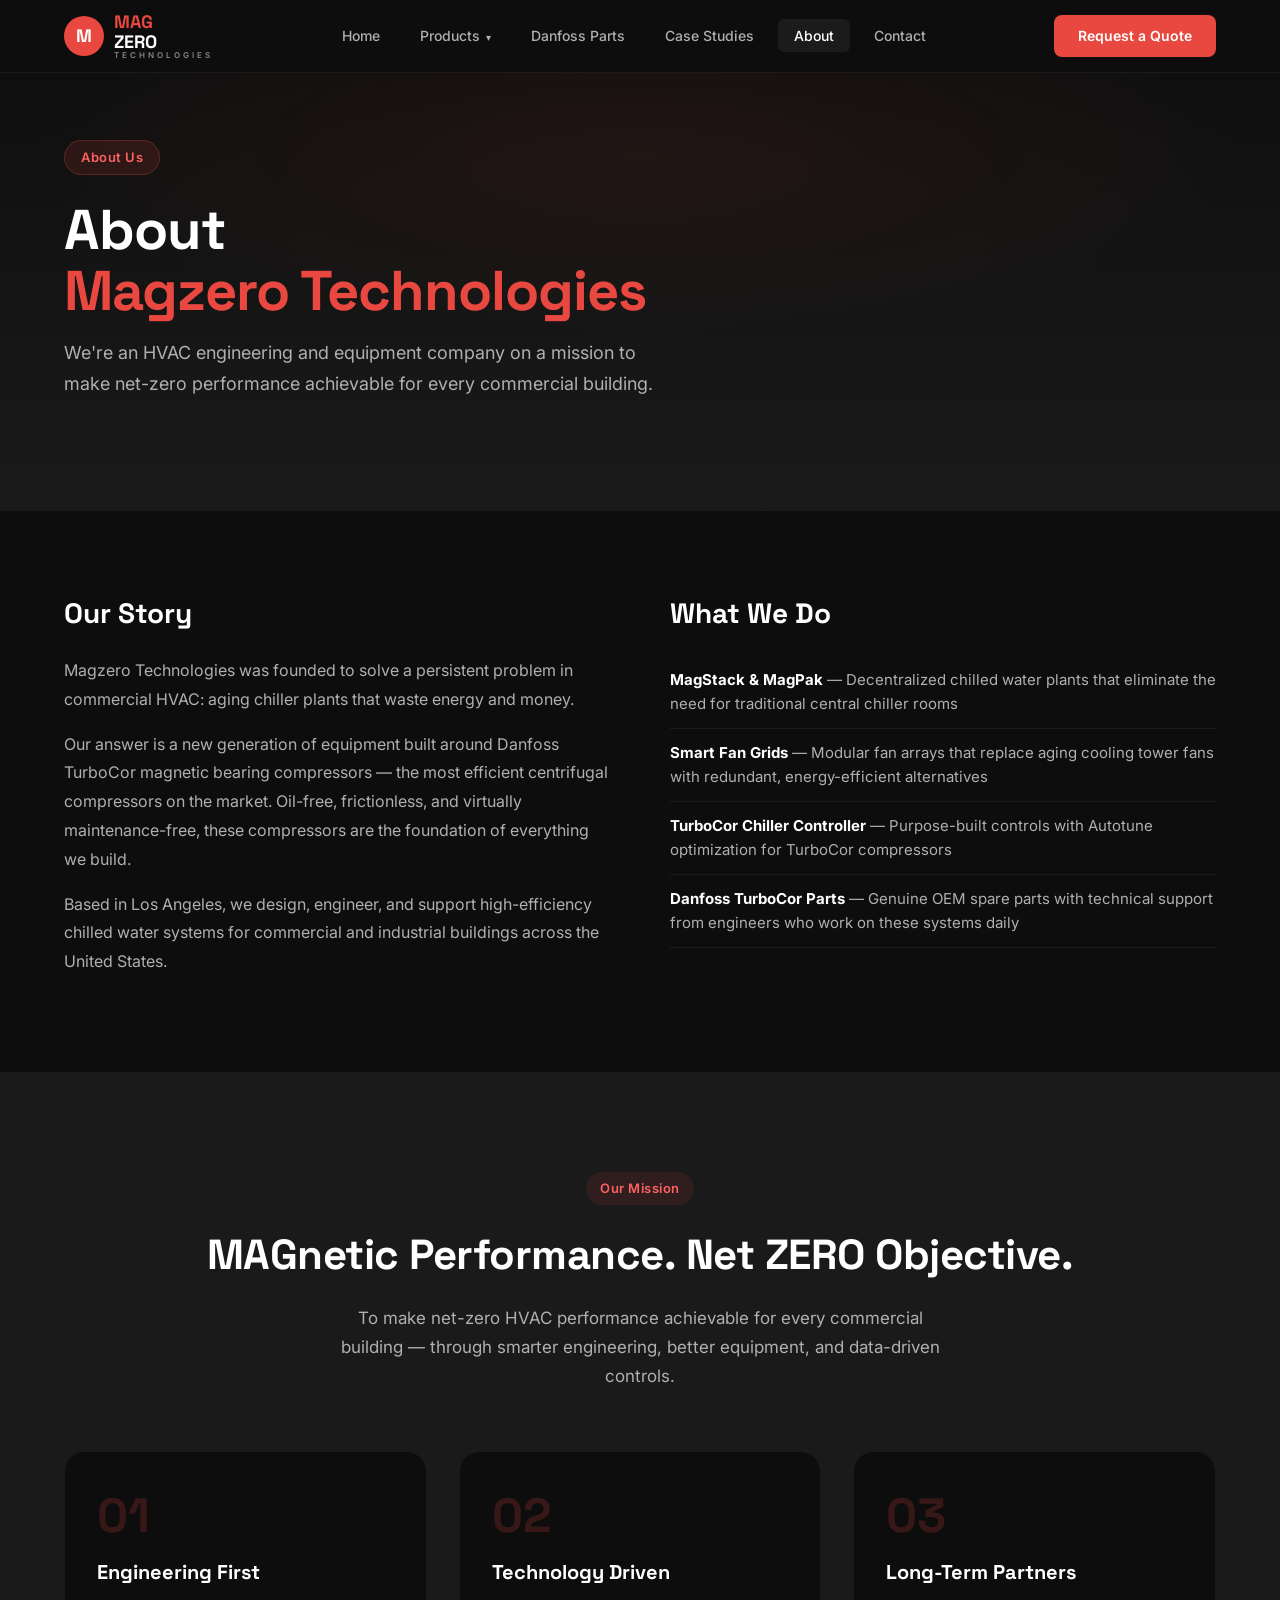
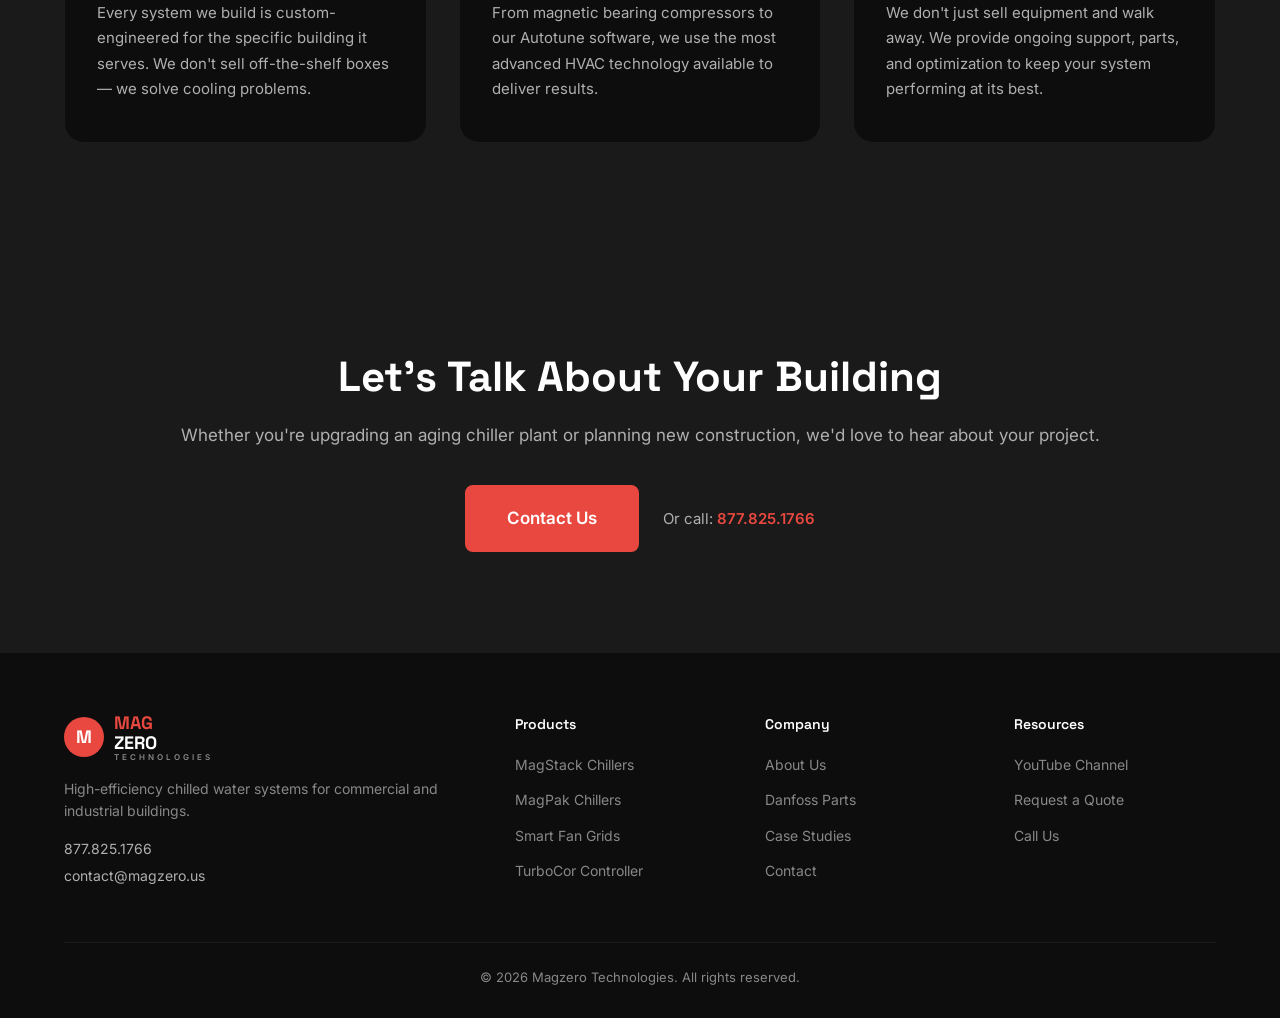
==== about.html @ 97e35406 "Initial commit: Magzero Technologies website Complete 9-page website for Magzero Technologies HVAC e" ====
<!DOCTYPE html>
<html lang="en">
<head>
  <meta charset="UTF-8">
  <meta name="viewport" content="width=device-width, initial-scale=1.0">
  <title>About Magzero Technologies — HVAC Engineering & Equipment</title>
  <meta name="description" content="HVAC engineering company specializing in magnetic bearing chillers, smart fan grids, and TurboCor controls for commercial buildings.">
  <link rel="stylesheet" href="css/style.css">
  <link rel="preconnect" href="https://fonts.googleapis.com">
  <link href="https://fonts.googleapis.com/css2?family=Inter:wght@400;500;600;700;800&family=Space+Grotesk:wght@500;600;700&display=swap" rel="stylesheet">
</head>
<body>
  <nav class="navbar" id="navbar">
    <div class="nav-container">
      <a href="index.html" class="nav-logo"><div class="logo-icon">M</div><div class="logo-text"><span class="logo-mag">MAG</span><span class="logo-zero">ZERO</span><span class="logo-sub">TECHNOLOGIES</span></div></a>
      <ul class="nav-links" id="navLinks">
        <li><a href="index.html">Home</a></li>
        <li class="dropdown"><a href="index.html#products">Products <span class="arrow">&#9662;</span></a><ul class="dropdown-menu"><li><a href="magstack.html">MagStack Chillers</a></li><li><a href="magpak.html">MagPak Chillers</a></li><li><a href="fan-grids.html">Smart Fan Grids</a></li><li><a href="controller.html">TurboCor Controller</a></li></ul></li>
        <li><a href="parts.html">Danfoss Parts</a></li>
        <li><a href="case-studies.html">Case Studies</a></li>
        <li><a href="about.html" class="active">About</a></li>
        <li><a href="contact.html">Contact</a></li>
      </ul>
      <a href="contact.html" class="nav-cta">Request a Quote</a>
      <button class="hamburger" id="hamburger" aria-label="Toggle menu"><span></span><span></span><span></span></button>
    </div>
  </nav>

  <section class="page-hero">
    <div class="container">
      <div class="hero-badge">About Us</div>
      <h1>About<br><span class="highlight">Magzero Technologies</span></h1>
      <p class="hero-sub">We're an HVAC engineering and equipment company on a mission to make net-zero performance achievable for every commercial building.</p>
    </div>
  </section>

  <section class="about-content">
    <div class="container">
      <div class="about-grid">
        <div class="about-text">
          <h2>Our Story</h2>
          <p>Magzero Technologies was founded to solve a persistent problem in commercial HVAC: aging chiller plants that waste energy and money.</p>
          <p>Our answer is a new generation of equipment built around Danfoss TurboCor magnetic bearing compressors — the most efficient centrifugal compressors on the market. Oil-free, frictionless, and virtually maintenance-free, these compressors are the foundation of everything we build.</p>
          <p>Based in Los Angeles, we design, engineer, and support high-efficiency chilled water systems for commercial and industrial buildings across the United States.</p>
        </div>
        <div class="about-text">
          <h2>What We Do</h2>
          <ul class="about-list">
            <li><strong>MagStack &amp; MagPak</strong> — Decentralized chilled water plants that eliminate the need for traditional central chiller rooms</li>
            <li><strong>Smart Fan Grids</strong> — Modular fan arrays that replace aging cooling tower fans with redundant, energy-efficient alternatives</li>
            <li><strong>TurboCor Chiller Controller</strong> — Purpose-built controls with Autotune optimization for TurboCor compressors</li>
            <li><strong>Danfoss TurboCor Parts</strong> — Genuine OEM spare parts with technical support from engineers who work on these systems daily</li>
          </ul>
        </div>
      </div>
    </div>
  </section>

  <section class="why-section">
    <div class="container">
      <div class="section-header">
        <span class="section-tag">Our Mission</span>
        <h2>MAGnetic Performance. Net ZERO Objective.</h2>
        <p>To make net-zero HVAC performance achievable for every commercial building — through smarter engineering, better equipment, and data-driven controls.</p>
      </div>
      <div class="why-grid">
        <div class="why-card">
          <div class="why-number">01</div>
          <h3>Engineering First</h3>
          <p>Every system we build is custom-engineered for the specific building it serves. We don't sell off-the-shelf boxes — we solve cooling problems.</p>
        </div>
        <div class="why-card">
          <div class="why-number">02</div>
          <h3>Technology Driven</h3>
          <p>From magnetic bearing compressors to our Autotune software, we use the most advanced HVAC technology available to deliver results.</p>
        </div>
        <div class="why-card">
          <div class="why-number">03</div>
          <h3>Long-Term Partners</h3>
          <p>We don't just sell equipment and walk away. We provide ongoing support, parts, and optimization to keep your system performing at its best.</p>
        </div>
      </div>
    </div>
  </section>

  <section class="cta-section">
    <div class="container">
      <h2>Let's Talk About Your Building</h2>
      <p>Whether you're upgrading an aging chiller plant or planning new construction, we'd love to hear about your project.</p>
      <div class="cta-actions">
        <a href="contact.html" class="btn btn-primary btn-lg">Contact Us</a>
        <span class="cta-phone">Or call: <a href="tel:8778251766">877.825.1766</a></span>
      </div>
    </div>
  </section>

  <footer class="footer">
    <div class="container">
      <div class="footer-grid">
        <div class="footer-brand"><div class="footer-logo"><div class="logo-icon">M</div><div class="logo-text"><span class="logo-mag">MAG</span><span class="logo-zero">ZERO</span><span class="logo-sub">TECHNOLOGIES</span></div></div><p>High-efficiency chilled water systems for commercial and industrial buildings.</p><div class="footer-contact-info"><a href="tel:8778251766">877.825.1766</a><a href="mailto:contact@magzero.us">contact@magzero.us</a></div></div>
        <div class="footer-links"><h4>Products</h4><ul><li><a href="magstack.html">MagStack Chillers</a></li><li><a href="magpak.html">MagPak Chillers</a></li><li><a href="fan-grids.html">Smart Fan Grids</a></li><li><a href="controller.html">TurboCor Controller</a></li></ul></div>
        <div class="footer-links"><h4>Company</h4><ul><li><a href="about.html">About Us</a></li><li><a href="parts.html">Danfoss Parts</a></li><li><a href="case-studies.html">Case Studies</a></li><li><a href="contact.html">Contact</a></li></ul></div>
        <div class="footer-links"><h4>Resources</h4><ul><li><a href="https://www.youtube.com/@HVACACSLOSANGELES" target="_blank" rel="noopener">YouTube Channel</a></li><li><a href="contact.html">Request a Quote</a></li><li><a href="tel:8778251766">Call Us</a></li></ul></div>
      </div>
      <div class="footer-bottom"><p>&copy; 2026 Magzero Technologies. All rights reserved.</p></div>
    </div>
  </footer>
  <script src="js/main.js"></script>
</body>
</html>
---- css/style.css ----
/* ===== RESET & BASE ===== */
*, *::before, *::after { box-sizing: border-box; margin: 0; padding: 0; }

:root {
  --red: #E8483F;
  --red-dark: #C73A32;
  --red-light: #FD6262;
  --dark: #0D0D0D;
  --dark-2: #1A1A1A;
  --dark-3: #2A2A2A;
  --gray: #888;
  --gray-light: #B0B0B0;
  --white: #FFFFFF;
  --off-white: #F5F5F5;
  --font-body: 'Inter', -apple-system, sans-serif;
  --font-heading: 'Space Grotesk', 'Inter', sans-serif;
  --container: 1200px;
  --radius: 12px;
  --radius-lg: 20px;
  --shadow: 0 4px 24px rgba(0,0,0,0.12);
  --shadow-lg: 0 12px 48px rgba(0,0,0,0.2);
  --transition: 0.25s ease;
}

html { scroll-behavior: smooth; }

body {
  font-family: var(--font-body);
  background: var(--dark);
  color: var(--white);
  line-height: 1.6;
  -webkit-font-smoothing: antialiased;
}

a { text-decoration: none; color: inherit; }
ul { list-style: none; }
img { max-width: 100%; display: block; }

.container {
  max-width: var(--container);
  margin: 0 auto;
  padding: 0 24px;
}

/* ===== BUTTONS ===== */
.btn {
  display: inline-flex;
  align-items: center;
  justify-content: center;
  padding: 14px 32px;
  border-radius: 8px;
  font-family: var(--font-body);
  font-weight: 600;
  font-size: 15px;
  cursor: pointer;
  transition: all var(--transition);
  border: 2px solid transparent;
  white-space: nowrap;
}

.btn-primary {
  background: var(--red);
  color: var(--white);
  border-color: var(--red);
}
.btn-primary:hover {
  background: var(--red-dark);
  border-color: var(--red-dark);
  transform: translateY(-2px);
  box-shadow: 0 8px 24px rgba(232,72,63,0.3);
}

.btn-outline {
  background: transparent;
  color: var(--white);
  border-color: rgba(255,255,255,0.3);
}
.btn-outline:hover {
  border-color: var(--white);
  background: rgba(255,255,255,0.05);
}

.btn-outline-light {
  background: transparent;
  color: var(--white);
  border-color: rgba(255,255,255,0.4);
}
.btn-outline-light:hover {
  background: rgba(255,255,255,0.1);
  border-color: var(--white);
}

.btn-lg { padding: 18px 40px; font-size: 17px; }

/* ===== NAVBAR ===== */
.navbar {
  position: fixed;
  top: 0;
  left: 0;
  right: 0;
  z-index: 1000;
  background: rgba(13,13,13,0.85);
  backdrop-filter: blur(20px);
  -webkit-backdrop-filter: blur(20px);
  border-bottom: 1px solid rgba(255,255,255,0.06);
  transition: background var(--transition);
}

.nav-container {
  max-width: var(--container);
  margin: 0 auto;
  padding: 0 24px;
  display: flex;
  align-items: center;
  justify-content: space-between;
  height: 72px;
}

.nav-logo {
  display: flex;
  align-items: center;
  gap: 10px;
}

.logo-icon {
  width: 40px;
  height: 40px;
  background: var(--red);
  border-radius: 50%;
  display: flex;
  align-items: center;
  justify-content: center;
  font-family: var(--font-heading);
  font-weight: 700;
  font-size: 18px;
  color: var(--white);
}

.logo-text {
  display: flex;
  flex-direction: column;
  line-height: 1.1;
}

.logo-mag {
  font-family: var(--font-heading);
  font-weight: 700;
  font-size: 18px;
  color: var(--red);
}

.logo-zero {
  font-family: var(--font-heading);
  font-weight: 700;
  font-size: 18px;
  color: var(--white);
}

.logo-sub {
  font-size: 8px;
  font-weight: 600;
  letter-spacing: 3px;
  text-transform: uppercase;
  color: var(--gray);
}

.nav-links {
  display: flex;
  align-items: center;
  gap: 8px;
}

.nav-links a {
  padding: 8px 16px;
  font-size: 14px;
  font-weight: 500;
  color: var(--gray-light);
  border-radius: 6px;
  transition: all var(--transition);
}

.nav-links a:hover, .nav-links a.active {
  color: var(--white);
  background: rgba(255,255,255,0.06);
}

.nav-cta {
  padding: 10px 24px;
  background: var(--red);
  color: var(--white) !important;
  border-radius: 8px;
  font-size: 14px;
  font-weight: 600;
  transition: all var(--transition);
}
.nav-cta:hover {
  background: var(--red-dark);
  transform: translateY(-1px);
}

/* Dropdown */
.dropdown { position: relative; }
.dropdown-menu {
  position: absolute;
  top: 100%;
  left: 0;
  background: var(--dark-2);
  border: 1px solid rgba(255,255,255,0.08);
  border-radius: 10px;
  padding: 8px;
  min-width: 220px;
  opacity: 0;
  visibility: hidden;
  transform: translateY(8px);
  transition: all var(--transition);
  box-shadow: var(--shadow-lg);
}
.dropdown:hover .dropdown-menu {
  opacity: 1;
  visibility: visible;
  transform: translateY(0);
}
.dropdown-menu a {
  display: block;
  padding: 10px 14px;
  border-radius: 6px;
  font-size: 14px;
}
.dropdown-menu a:hover {
  background: rgba(255,255,255,0.06);
}

.arrow { font-size: 10px; margin-left: 2px; }

/* Hamburger */
.hamburger {
  display: none;
  flex-direction: column;
  gap: 5px;
  background: none;
  border: none;
  cursor: pointer;
  padding: 8px;
}
.hamburger span {
  width: 24px;
  height: 2px;
  background: var(--white);
  border-radius: 2px;
  transition: all var(--transition);
}

/* ===== HERO ===== */
.hero {
  position: relative;
  min-height: 100vh;
  display: flex;
  align-items: center;
  padding: 120px 24px 80px;
  overflow: hidden;
}

.hero-bg {
  position: absolute;
  inset: 0;
  background:
    radial-gradient(ellipse 80% 60% at 70% 40%, rgba(232,72,63,0.12) 0%, transparent 60%),
    radial-gradient(ellipse 60% 50% at 20% 80%, rgba(232,72,63,0.06) 0%, transparent 50%),
    linear-gradient(180deg, var(--dark) 0%, var(--dark-2) 100%);
}

.hero-content {
  position: relative;
  max-width: var(--container);
  margin: 0 auto;
  width: 100%;
}

.hero-badge {
  display: inline-block;
  padding: 6px 16px;
  background: rgba(232,72,63,0.12);
  border: 1px solid rgba(232,72,63,0.25);
  border-radius: 100px;
  font-size: 13px;
  font-weight: 600;
  color: var(--red-light);
  margin-bottom: 24px;
  letter-spacing: 0.5px;
}

.hero h1 {
  font-family: var(--font-heading);
  font-size: clamp(36px, 5vw, 64px);
  font-weight: 800;
  line-height: 1.1;
  margin-bottom: 20px;
  letter-spacing: -1px;
}

.highlight { color: var(--red); }

.hero-sub {
  font-size: 18px;
  color: var(--gray-light);
  max-width: 600px;
  margin-bottom: 36px;
  line-height: 1.7;
}

.hero-actions {
  display: flex;
  gap: 16px;
  margin-bottom: 60px;
  flex-wrap: wrap;
}

.hero-stats {
  display: flex;
  align-items: center;
  gap: 40px;
  padding-top: 40px;
  border-top: 1px solid rgba(255,255,255,0.08);
}

.stat { display: flex; flex-direction: column; }
.stat-number {
  font-family: var(--font-heading);
  font-size: 32px;
  font-weight: 700;
  color: var(--red);
}
.stat-label {
  font-size: 13px;
  color: var(--gray);
  font-weight: 500;
}
.stat-divider {
  width: 1px;
  height: 40px;
  background: rgba(255,255,255,0.1);
}

/* ===== SECTION COMMON ===== */
section { padding: 100px 0; }

.section-header {
  text-align: center;
  margin-bottom: 60px;
}

.section-tag {
  display: inline-block;
  padding: 6px 14px;
  background: rgba(232,72,63,0.1);
  border-radius: 100px;
  font-size: 13px;
  font-weight: 600;
  color: var(--red-light);
  margin-bottom: 16px;
  letter-spacing: 0.5px;
}

.section-header h2 {
  font-family: var(--font-heading);
  font-size: clamp(28px, 3.5vw, 42px);
  font-weight: 700;
  margin-bottom: 16px;
  letter-spacing: -0.5px;
}

.section-header p {
  color: var(--gray-light);
  font-size: 17px;
  max-width: 600px;
  margin: 0 auto;
  line-height: 1.7;
}

/* ===== PRODUCTS ===== */
.products { background: var(--dark); }

.product-grid {
  display: grid;
  grid-template-columns: repeat(4, 1fr);
  gap: 24px;
}

.product-card {
  background: var(--dark-2);
  border: 1px solid rgba(255,255,255,0.06);
  border-radius: var(--radius-lg);
  padding: 36px 28px;
  transition: all var(--transition);
  display: flex;
  flex-direction: column;
}
.product-card:hover {
  border-color: rgba(232,72,63,0.3);
  transform: translateY(-4px);
  box-shadow: 0 12px 40px rgba(232,72,63,0.1);
}

.product-icon {
  width: 56px;
  height: 56px;
  background: rgba(232,72,63,0.1);
  border-radius: 14px;
  display: flex;
  align-items: center;
  justify-content: center;
  margin-bottom: 20px;
  color: var(--red);
}
.product-icon svg { width: 28px; height: 28px; }

.product-card h3 {
  font-family: var(--font-heading);
  font-size: 20px;
  font-weight: 700;
  margin-bottom: 10px;
}

.product-card p {
  color: var(--gray-light);
  font-size: 14px;
  line-height: 1.6;
  flex: 1;
}

.card-link {
  display: inline-block;
  margin-top: 16px;
  font-size: 14px;
  font-weight: 600;
  color: var(--red);
  transition: color var(--transition);
}
.product-card:hover .card-link { color: var(--red-light); }

/* ===== WHY SECTION ===== */
.why-section {
  background: var(--dark-2);
}

.why-grid {
  display: grid;
  grid-template-columns: repeat(3, 1fr);
  gap: 32px;
}

.why-card {
  padding: 40px 32px;
  background: var(--dark);
  border: 1px solid rgba(255,255,255,0.06);
  border-radius: var(--radius-lg);
  transition: all var(--transition);
}
.why-card:hover {
  border-color: rgba(232,72,63,0.2);
}

.why-number {
  font-family: var(--font-heading);
  font-size: 48px;
  font-weight: 700;
  color: rgba(232,72,63,0.2);
  margin-bottom: 16px;
  line-height: 1;
}

.why-card h3 {
  font-family: var(--font-heading);
  font-size: 20px;
  font-weight: 700;
  margin-bottom: 12px;
}

.why-card p {
  color: var(--gray-light);
  font-size: 15px;
  line-height: 1.7;
}

/* ===== PARTS BANNER ===== */
.parts-banner {
  background: var(--red);
  padding: 60px 0;
}

.banner-content {
  display: flex;
  align-items: center;
  justify-content: space-between;
  gap: 40px;
  flex-wrap: wrap;
}

.banner-text h2 {
  font-family: var(--font-heading);
  font-size: 32px;
  font-weight: 700;
  margin-bottom: 8px;
}

.banner-text p {
  font-size: 16px;
  opacity: 0.9;
}

.banner-actions {
  display: flex;
  gap: 12px;
  flex-wrap: wrap;
}

.parts-banner .btn-primary {
  background: var(--white);
  color: var(--red);
  border-color: var(--white);
}
.parts-banner .btn-primary:hover {
  background: var(--off-white);
  box-shadow: 0 8px 24px rgba(0,0,0,0.2);
}

/* ===== TESTIMONIALS ===== */
.testimonials { background: var(--dark); }

.testimonial-grid {
  display: grid;
  grid-template-columns: repeat(3, 1fr);
  gap: 24px;
}

.testimonial-card {
  background: var(--dark-2);
  border: 1px solid rgba(255,255,255,0.06);
  border-radius: var(--radius-lg);
  padding: 32px;
}

.stars {
  color: #F5A623;
  font-size: 18px;
  margin-bottom: 16px;
  letter-spacing: 2px;
}

.testimonial-card > p {
  color: var(--gray-light);
  font-size: 15px;
  line-height: 1.7;
  margin-bottom: 24px;
  font-style: italic;
}

.testimonial-author {
  display: flex;
  align-items: center;
  gap: 12px;
}

.author-avatar {
  width: 44px;
  height: 44px;
  background: rgba(232,72,63,0.15);
  color: var(--red);
  border-radius: 50%;
  display: flex;
  align-items: center;
  justify-content: center;
  font-weight: 700;
  font-size: 14px;
}

.testimonial-author strong {
  display: block;
  font-size: 14px;
}

.testimonial-author span {
  font-size: 12px;
  color: var(--gray);
}

/* ===== CTA SECTION ===== */
.cta-section {
  background: var(--dark-2);
  text-align: center;
  padding: 100px 24px;
}

.cta-section h2 {
  font-family: var(--font-heading);
  font-size: clamp(28px, 3.5vw, 42px);
  font-weight: 700;
  margin-bottom: 12px;
}

.cta-section p {
  color: var(--gray-light);
  font-size: 17px;
  margin-bottom: 36px;
}

.cta-actions {
  display: flex;
  align-items: center;
  justify-content: center;
  gap: 24px;
  flex-wrap: wrap;
}

.cta-phone {
  font-size: 15px;
  color: var(--gray-light);
}
.cta-phone a {
  color: var(--red);
  font-weight: 600;
}

/* ===== FOOTER ===== */
.footer {
  background: var(--dark);
  border-top: 1px solid rgba(255,255,255,0.06);
  padding: 60px 0 30px;
}

.footer-grid {
  display: grid;
  grid-template-columns: 2fr 1fr 1fr 1fr;
  gap: 48px;
  margin-bottom: 48px;
}

.footer-logo {
  display: flex;
  align-items: center;
  gap: 10px;
  margin-bottom: 16px;
}

.footer-brand > p {
  color: var(--gray);
  font-size: 14px;
  line-height: 1.6;
  margin-bottom: 16px;
}

.footer-contact-info {
  display: flex;
  flex-direction: column;
  gap: 4px;
}
.footer-contact-info a {
  color: var(--gray-light);
  font-size: 14px;
  transition: color var(--transition);
}
.footer-contact-info a:hover { color: var(--red); }

.footer-links h4 {
  font-family: var(--font-heading);
  font-size: 14px;
  font-weight: 600;
  margin-bottom: 16px;
  color: var(--white);
}

.footer-links li { margin-bottom: 10px; }
.footer-links a {
  font-size: 14px;
  color: var(--gray);
  transition: color var(--transition);
}
.footer-links a:hover { color: var(--white); }

.footer-bottom {
  padding-top: 24px;
  border-top: 1px solid rgba(255,255,255,0.06);
  text-align: center;
}
.footer-bottom p {
  font-size: 13px;
  color: var(--gray);
}

/* ===== RESPONSIVE ===== */
@media (max-width: 1024px) {
  .product-grid { grid-template-columns: repeat(2, 1fr); }
  .why-grid { grid-template-columns: repeat(2, 1fr); }
  .testimonial-grid { grid-template-columns: repeat(2, 1fr); }
  .footer-grid { grid-template-columns: repeat(2, 1fr); gap: 32px; }
}

/* ===== PAGE HERO (Inner Pages) ===== */
.page-hero {
  padding: 140px 0 80px;
  background:
    radial-gradient(ellipse 80% 60% at 50% 30%, rgba(232,72,63,0.08) 0%, transparent 60%),
    linear-gradient(180deg, var(--dark) 0%, var(--dark-2) 100%);
}
.page-hero.compact { padding: 140px 0 60px; }
.page-hero h1 {
  font-family: var(--font-heading);
  font-size: clamp(36px, 5vw, 56px);
  font-weight: 800;
  line-height: 1.1;
  margin-bottom: 16px;
  letter-spacing: -1px;
}
.page-hero .hero-sub {
  font-size: 18px;
  color: var(--gray-light);
  max-width: 600px;
  line-height: 1.7;
  margin-bottom: 32px;
}
.page-hero .hero-actions { margin-bottom: 0; }

/* ===== SPECS TABLE ===== */
.specs-table-wrap { max-width: 800px; margin: 0 auto; }
.specs-table {
  width: 100%;
  border-collapse: collapse;
  font-size: 15px;
}
.specs-table th,
.specs-table td {
  padding: 16px 20px;
  text-align: left;
  border-bottom: 1px solid rgba(255,255,255,0.08);
}
.specs-table th {
  font-weight: 600;
  color: var(--red);
  font-size: 13px;
  text-transform: uppercase;
  letter-spacing: 1px;
}
.specs-table td:first-child {
  font-weight: 600;
  color: var(--white);
  width: 40%;
}
.specs-table td:not(:first-child) {
  color: var(--gray-light);
}
.specs-table.comparison th { background: var(--dark-3); }
.specs-note {
  text-align: center;
  color: var(--gray);
  font-size: 14px;
  margin-top: 24px;
  font-style: italic;
}

/* ===== PARTS LIST ===== */
.parts-list {
  margin: 16px 0;
  padding-left: 0;
}
.parts-list li {
  padding: 6px 0;
  color: var(--gray-light);
  font-size: 14px;
  border-bottom: 1px solid rgba(255,255,255,0.04);
  position: relative;
  padding-left: 16px;
}
.parts-list li::before {
  content: '';
  position: absolute;
  left: 0;
  top: 14px;
  width: 6px;
  height: 6px;
  background: var(--red);
  border-radius: 50%;
}

/* Three column grid */
.product-grid.three-col { grid-template-columns: repeat(3, 1fr); }
.why-grid.four-col {
  grid-template-columns: repeat(4, 1fr);
}
.why-grid.four-col .why-number {
  font-size: 28px;
  color: var(--red);
}

/* ===== APPLICATION GRID ===== */
.app-grid {
  display: grid;
  grid-template-columns: repeat(3, 1fr);
  gap: 16px;
}
.app-item {
  padding: 24px;
  background: var(--dark-2);
  border: 1px solid rgba(255,255,255,0.06);
  border-radius: var(--radius);
  font-weight: 500;
  font-size: 15px;
  text-align: center;
  transition: all var(--transition);
}
.app-item:hover {
  border-color: rgba(232,72,63,0.3);
}

/* ===== BEFORE / AFTER ===== */
.before-after {
  display: flex;
  align-items: stretch;
  gap: 24px;
  justify-content: center;
  flex-wrap: wrap;
}
.ba-card {
  flex: 1;
  max-width: 400px;
  background: var(--dark);
  border: 1px solid rgba(255,255,255,0.08);
  border-radius: var(--radius-lg);
  padding: 36px;
}
.ba-card.highlight-card {
  border-color: var(--red);
  background: rgba(232,72,63,0.05);
}
.ba-label {
  display: inline-block;
  padding: 4px 12px;
  border-radius: 100px;
  font-size: 12px;
  font-weight: 700;
  text-transform: uppercase;
  letter-spacing: 1px;
  margin-bottom: 12px;
}
.ba-label.before { background: rgba(255,255,255,0.08); color: var(--gray); }
.ba-label.after { background: rgba(232,72,63,0.2); color: var(--red-light); }
.ba-card h3 {
  font-family: var(--font-heading);
  font-size: 20px;
  margin-bottom: 16px;
}
.ba-list li {
  padding: 8px 0;
  font-size: 15px;
  color: var(--gray-light);
  border-bottom: 1px solid rgba(255,255,255,0.04);
  padding-left: 20px;
  position: relative;
}
.ba-list li::before {
  content: '';
  position: absolute;
  left: 0;
  top: 16px;
  width: 8px;
  height: 8px;
  border-radius: 50%;
}
.ba-card:not(.highlight-card) .ba-list li::before { background: var(--gray); }
.highlight-card .ba-list li::before { background: var(--red); }
.ba-arrow {
  display: flex;
  align-items: center;
  font-size: 32px;
  color: var(--red);
  font-weight: 700;
}

/* ===== ABOUT PAGE ===== */
.about-content { padding: 80px 0; }
.about-grid {
  display: grid;
  grid-template-columns: 1fr 1fr;
  gap: 60px;
}
.about-text h2 {
  font-family: var(--font-heading);
  font-size: 28px;
  margin-bottom: 20px;
}
.about-text p {
  color: var(--gray-light);
  font-size: 16px;
  line-height: 1.8;
  margin-bottom: 16px;
}
.about-list {
  padding: 0;
}
.about-list li {
  padding: 12px 0;
  border-bottom: 1px solid rgba(255,255,255,0.06);
  color: var(--gray-light);
  font-size: 15px;
  line-height: 1.6;
}
.about-list li strong { color: var(--white); }

/* ===== CONTACT PAGE ===== */
.contact-section { padding: 60px 0 100px; }
.contact-grid {
  display: grid;
  grid-template-columns: 1fr 1.5fr;
  gap: 60px;
  align-items: start;
}
.contact-info h2,
.contact-form-wrap h2 {
  font-family: var(--font-heading);
  font-size: 24px;
  margin-bottom: 24px;
}
.contact-item {
  display: flex;
  align-items: flex-start;
  gap: 16px;
  padding: 16px 0;
  border-bottom: 1px solid rgba(255,255,255,0.06);
}
.contact-icon {
  font-size: 20px;
  width: 44px;
  height: 44px;
  background: rgba(232,72,63,0.1);
  border-radius: 10px;
  display: flex;
  align-items: center;
  justify-content: center;
  flex-shrink: 0;
}
.contact-item strong {
  display: block;
  font-size: 14px;
  margin-bottom: 2px;
}
.contact-item a,
.contact-item span {
  font-size: 15px;
  color: var(--gray-light);
}
.contact-item a:hover { color: var(--red); }

.contact-cta {
  margin-top: 32px;
  padding: 24px;
  background: rgba(232,72,63,0.08);
  border: 1px solid rgba(232,72,63,0.2);
  border-radius: var(--radius);
}
.contact-cta h3 {
  font-family: var(--font-heading);
  font-size: 18px;
  margin-bottom: 8px;
}
.contact-cta p {
  font-size: 14px;
  color: var(--gray-light);
  margin-bottom: 16px;
}

.contact-form {
  display: flex;
  flex-direction: column;
  gap: 20px;
}
.form-row {
  display: grid;
  grid-template-columns: 1fr 1fr;
  gap: 20px;
}
.form-group { display: flex; flex-direction: column; gap: 6px; }
.form-group label {
  font-size: 13px;
  font-weight: 600;
  color: var(--gray-light);
}
.form-group input,
.form-group select,
.form-group textarea {
  padding: 12px 16px;
  background: var(--dark-2);
  border: 1px solid rgba(255,255,255,0.1);
  border-radius: 8px;
  color: var(--white);
  font-family: var(--font-body);
  font-size: 15px;
  transition: border-color var(--transition);
}
.form-group input:focus,
.form-group select:focus,
.form-group textarea:focus {
  outline: none;
  border-color: var(--red);
}
.form-group select { cursor: pointer; }
.form-group textarea { resize: vertical; min-height: 120px; }
.form-submit { align-self: flex-start; }

/* ===== CASE STUDIES ===== */
.case-studies-section { padding: 60px 0 100px; }
.case-study-card {
  background: var(--dark-2);
  border: 1px solid rgba(255,255,255,0.06);
  border-radius: var(--radius-lg);
  padding: 48px;
  margin-bottom: 32px;
}
.cs-header { margin-bottom: 32px; }
.cs-tag {
  display: inline-block;
  padding: 4px 12px;
  background: rgba(232,72,63,0.12);
  border-radius: 100px;
  font-size: 12px;
  font-weight: 600;
  color: var(--red-light);
  margin-bottom: 12px;
  text-transform: uppercase;
  letter-spacing: 0.5px;
}
.cs-header h2 {
  font-family: var(--font-heading);
  font-size: 28px;
}
.cs-grid {
  display: grid;
  grid-template-columns: 1fr 1fr;
  gap: 40px;
  margin-bottom: 36px;
}
.cs-detail h3 {
  font-family: var(--font-heading);
  font-size: 16px;
  color: var(--red);
  margin-bottom: 8px;
  text-transform: uppercase;
  letter-spacing: 1px;
}
.cs-detail p {
  color: var(--gray-light);
  font-size: 15px;
  line-height: 1.7;
}
.cs-results h3 {
  font-family: var(--font-heading);
  font-size: 16px;
  color: var(--red);
  text-transform: uppercase;
  letter-spacing: 1px;
  margin-bottom: 16px;
}
.results-grid {
  display: grid;
  grid-template-columns: repeat(4, 1fr);
  gap: 16px;
}
.result-item {
  background: var(--dark);
  border-radius: var(--radius);
  padding: 24px;
  text-align: center;
  display: flex;
  flex-direction: column;
  gap: 4px;
}
.result-number {
  font-family: var(--font-heading);
  font-size: 32px;
  font-weight: 700;
  color: var(--red);
}
.result-label {
  font-size: 13px;
  color: var(--gray);
  font-weight: 500;
}

/* ===== RESPONSIVE (Inner Pages) ===== */
@media (max-width: 1024px) {
  .product-grid.three-col { grid-template-columns: repeat(2, 1fr); }
  .why-grid.four-col { grid-template-columns: repeat(2, 1fr); }
  .app-grid { grid-template-columns: repeat(2, 1fr); }
  .results-grid { grid-template-columns: repeat(2, 1fr); }
  .cs-grid { grid-template-columns: 1fr; }
  .about-grid { grid-template-columns: 1fr; gap: 40px; }
  .contact-grid { grid-template-columns: 1fr; }
}

@media (max-width: 768px) {
  .nav-links { display: none; }
  .nav-cta { display: none; }
  .hamburger { display: flex; }

  .nav-links.open {
    display: flex;
    flex-direction: column;
    position: absolute;
    top: 72px;
    left: 0;
    right: 0;
    background: var(--dark-2);
    border-bottom: 1px solid rgba(255,255,255,0.06);
    padding: 24px;
    gap: 4px;
  }
  .nav-links.open .dropdown-menu {
    position: static;
    opacity: 1;
    visibility: visible;
    transform: none;
    background: rgba(255,255,255,0.03);
    margin-top: 4px;
    box-shadow: none;
  }

  .hero { min-height: auto; padding: 120px 24px 60px; }
  .hero h1 { font-size: 32px; }
  .hero-stats { flex-direction: column; align-items: flex-start; gap: 20px; }
  .stat-divider { display: none; }

  .product-grid { grid-template-columns: 1fr; }
  .product-grid.three-col { grid-template-columns: 1fr; }
  .why-grid { grid-template-columns: 1fr; }
  .why-grid.four-col { grid-template-columns: 1fr; }
  .testimonial-grid { grid-template-columns: 1fr; }
  .footer-grid { grid-template-columns: 1fr; gap: 24px; }
  .app-grid { grid-template-columns: 1fr; }
  .results-grid { grid-template-columns: repeat(2, 1fr); }
  .form-row { grid-template-columns: 1fr; }

  .banner-content { flex-direction: column; text-align: center; }
  .banner-actions { justify-content: center; }

  .before-after { flex-direction: column; align-items: center; }
  .ba-arrow { transform: rotate(90deg); }
  .ba-card { max-width: 100%; }

  .case-study-card { padding: 24px; }
  .cs-grid { grid-template-columns: 1fr; gap: 24px; }
}
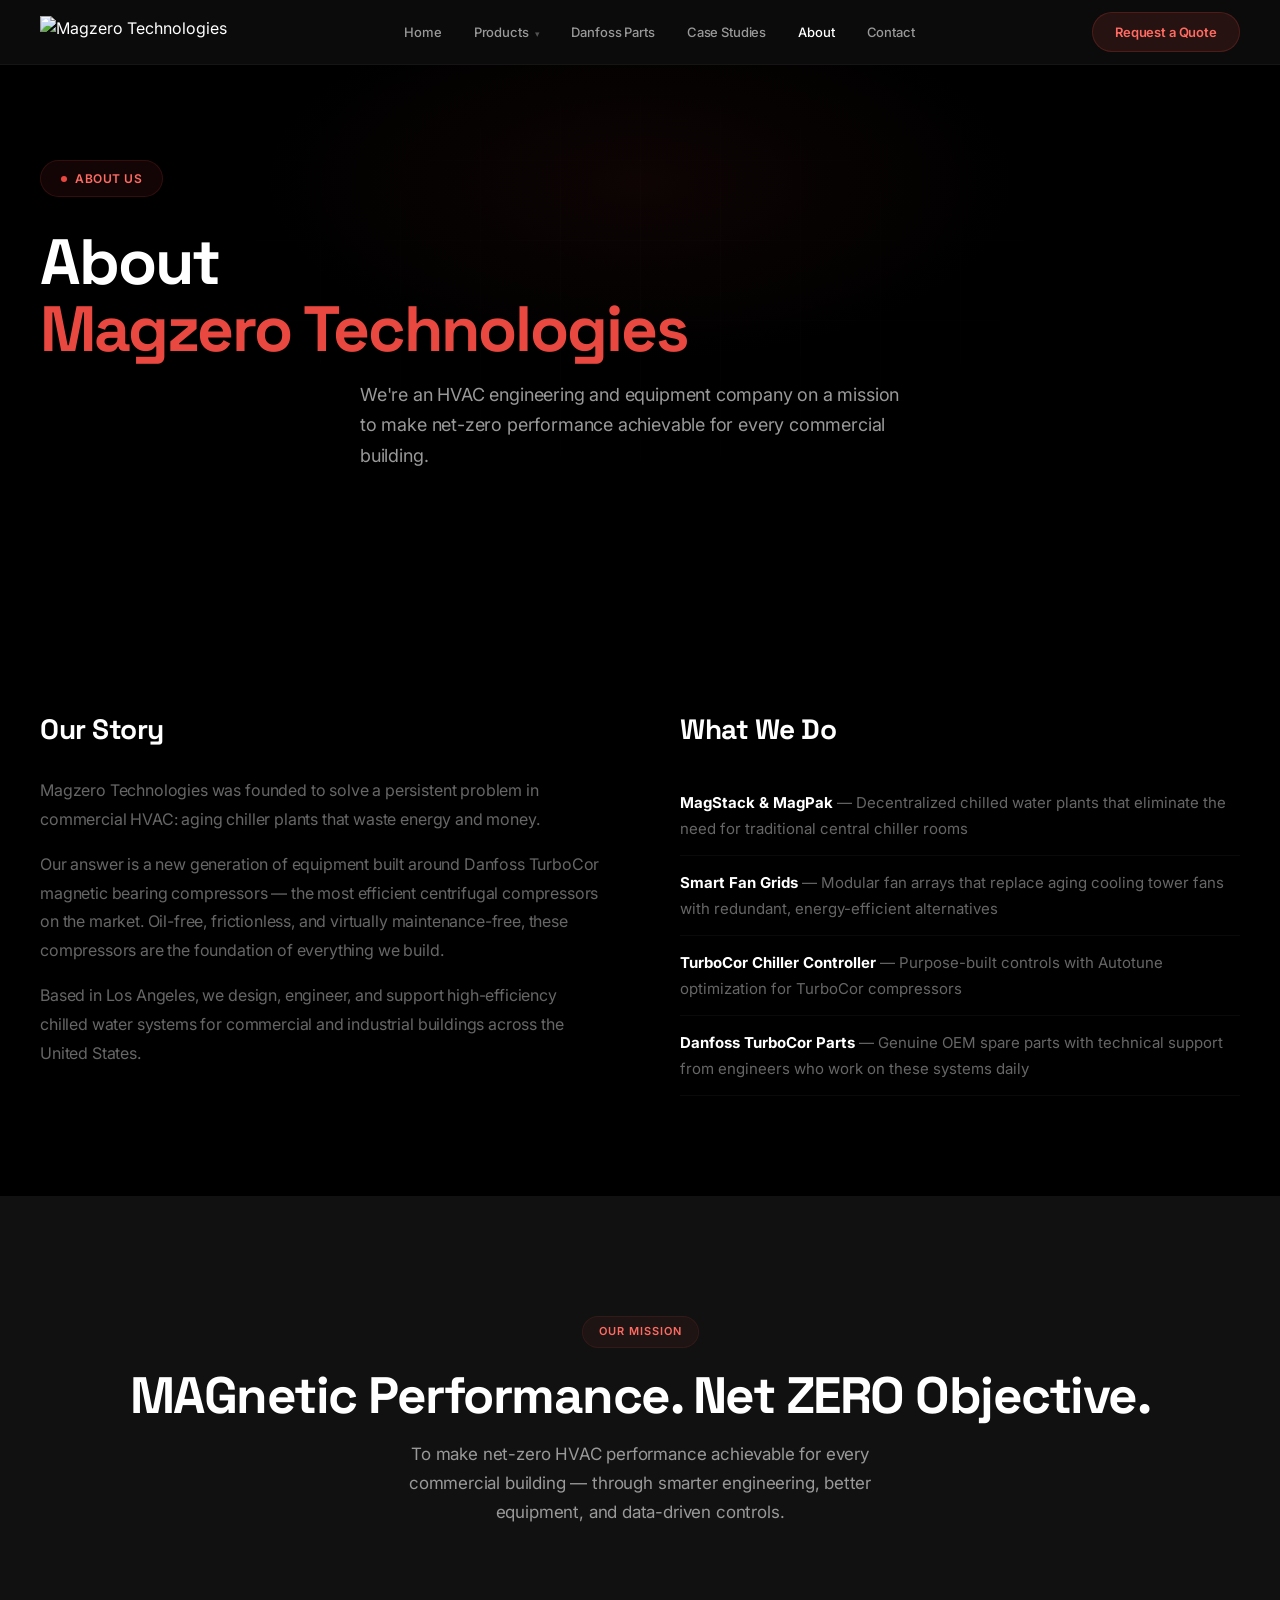
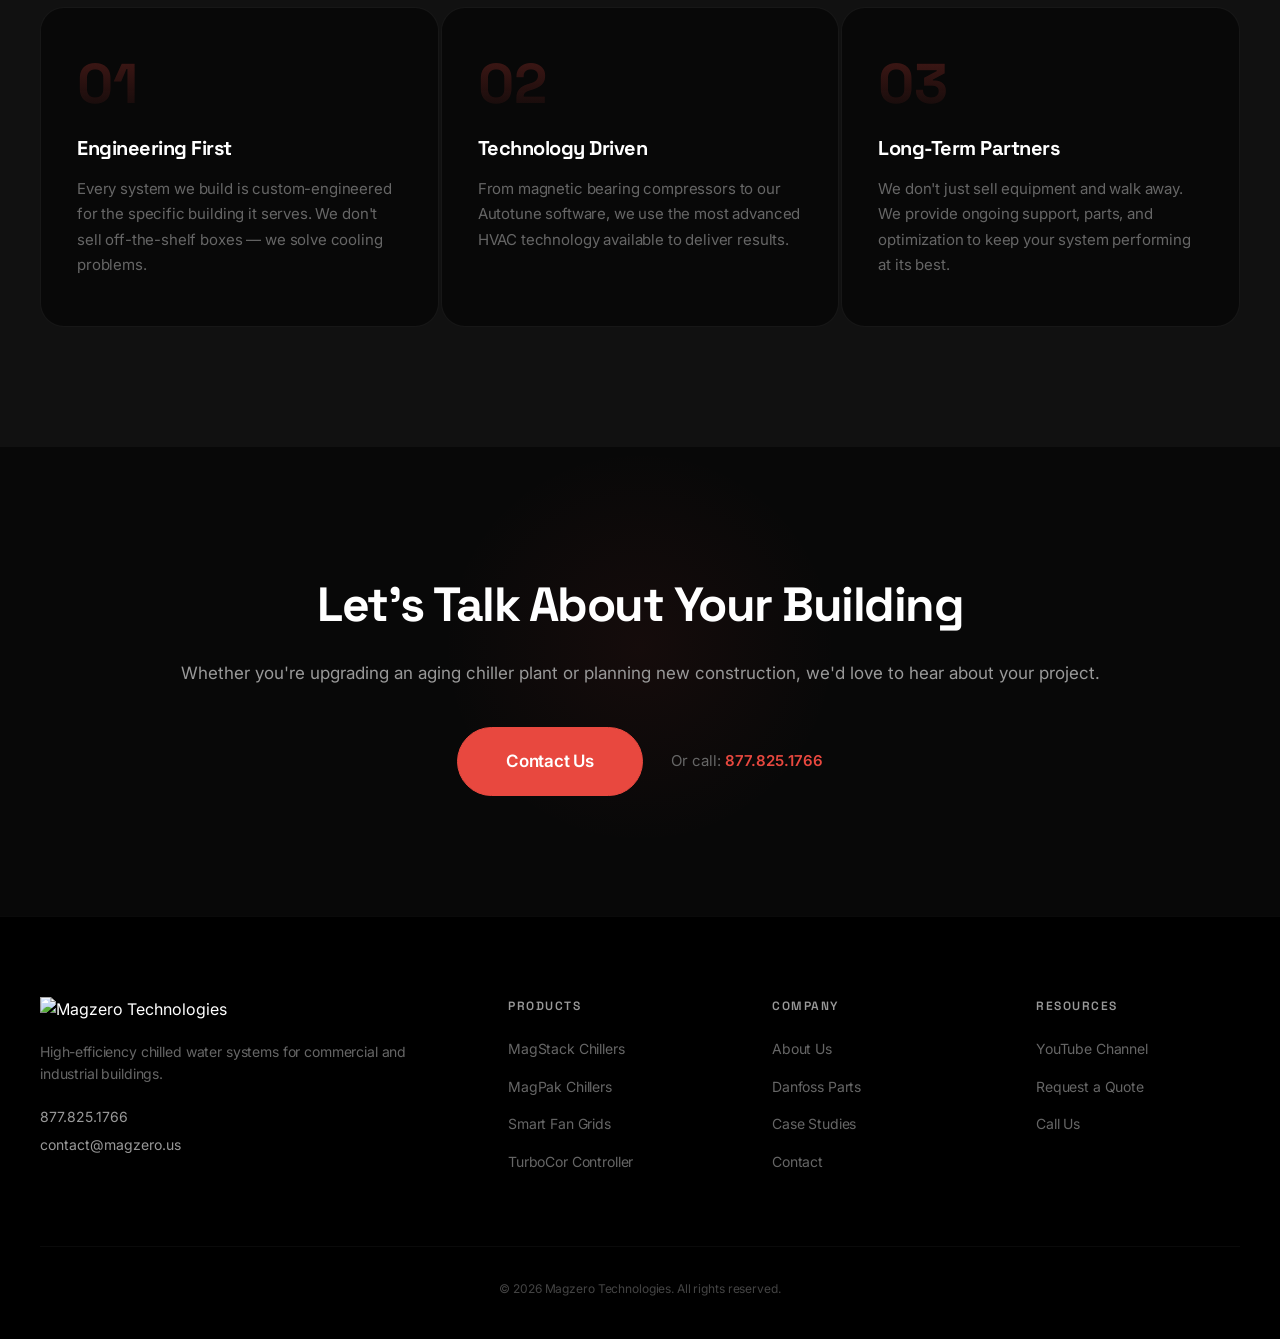
==== commit ffcfbe91: "Use real Magzero logo on all 9 pages (nav + footer) Replaced text-based logo fallback with actual Ma" ====
--- a/about.html
+++ b/about.html
@@ -12,7 +12,7 @@
 <body>
   <nav class="navbar" id="navbar">
     <div class="nav-container">
-      <a href="index.html" class="nav-logo"><div class="logo-icon">M</div><div class="logo-text"><span class="logo-mag">MAG</span><span class="logo-zero">ZERO</span><span class="logo-sub">TECHNOLOGIES</span></div></a>
+      <a href="index.html" class="nav-logo"><img src="https://static.wixstatic.com/media/71b5a1_0029285b065c4530a2f1b9e4616e86a5~mv2.png/v1/fill/w_289,h_57,al_c,q_85,usm_0.66_1.00_0.01,enc_avif,quality_auto/MagzeroTech_NoStack_Small.png" alt="Magzero Technologies" class="logo-img"></a>
       <ul class="nav-links" id="navLinks">
         <li><a href="index.html">Home</a></li>
         <li class="dropdown"><a href="index.html#products">Products <span class="arrow">&#9662;</span></a><ul class="dropdown-menu"><li><a href="magstack.html">MagStack Chillers</a></li><li><a href="magpak.html">MagPak Chillers</a></li><li><a href="fan-grids.html">Smart Fan Grids</a></li><li><a href="controller.html">TurboCor Controller</a></li></ul></li>
@@ -97,7 +97,7 @@
   <footer class="footer">
     <div class="container">
       <div class="footer-grid">
-        <div class="footer-brand"><div class="footer-logo"><div class="logo-icon">M</div><div class="logo-text"><span class="logo-mag">MAG</span><span class="logo-zero">ZERO</span><span class="logo-sub">TECHNOLOGIES</span></div></div><p>High-efficiency chilled water systems for commercial and industrial buildings.</p><div class="footer-contact-info"><a href="tel:8778251766">877.825.1766</a><a href="mailto:contact@magzero.us">contact@magzero.us</a></div></div>
+        <div class="footer-brand"><div class="footer-logo"><img src="https://static.wixstatic.com/media/71b5a1_0029285b065c4530a2f1b9e4616e86a5~mv2.png/v1/fill/w_289,h_57,al_c,q_85,usm_0.66_1.00_0.01,enc_avif,quality_auto/MagzeroTech_NoStack_Small.png" alt="Magzero Technologies" class="logo-img" style="height:28px;width:auto"></div><p>High-efficiency chilled water systems for commercial and industrial buildings.</p><div class="footer-contact-info"><a href="tel:8778251766">877.825.1766</a><a href="mailto:contact@magzero.us">contact@magzero.us</a></div></div>
         <div class="footer-links"><h4>Products</h4><ul><li><a href="magstack.html">MagStack Chillers</a></li><li><a href="magpak.html">MagPak Chillers</a></li><li><a href="fan-grids.html">Smart Fan Grids</a></li><li><a href="controller.html">TurboCor Controller</a></li></ul></div>
         <div class="footer-links"><h4>Company</h4><ul><li><a href="about.html">About Us</a></li><li><a href="parts.html">Danfoss Parts</a></li><li><a href="case-studies.html">Case Studies</a></li><li><a href="contact.html">Contact</a></li></ul></div>
         <div class="footer-links"><h4>Resources</h4><ul><li><a href="https://www.youtube.com/@HVACACSLOSANGELES" target="_blank" rel="noopener">YouTube Channel</a></li><li><a href="contact.html">Request a Quote</a></li><li><a href="tel:8778251766">Call Us</a></li></ul></div>
--- a/css/style.css
+++ b/css/style.css
@@ -1,35 +1,48 @@
-/* ===== RESET & BASE ===== */
+/* ===== MAGZERO — Premium Tech UI ===== */
+/* Inspired by Tesla Energy / Apple — ultra-clean, technical, premium */
+
 *, *::before, *::after { box-sizing: border-box; margin: 0; padding: 0; }
 
 :root {
   --red: #E8483F;
   --red-dark: #C73A32;
-  --red-light: #FD6262;
-  --dark: #0D0D0D;
-  --dark-2: #1A1A1A;
-  --dark-3: #2A2A2A;
-  --gray: #888;
-  --gray-light: #B0B0B0;
+  --red-light: #FF6B63;
+  --red-glow: rgba(232, 72, 63, 0.15);
+  --red-glow-strong: rgba(232, 72, 63, 0.3);
+  --dark: #000000;
+  --dark-1: #080808;
+  --dark-2: #111111;
+  --dark-3: #1A1A1A;
+  --dark-4: #222222;
+  --gray: #666;
+  --gray-light: #999;
+  --gray-muted: #444;
   --white: #FFFFFF;
-  --off-white: #F5F5F5;
-  --font-body: 'Inter', -apple-system, sans-serif;
+  --off-white: #F0F0F0;
+  --glass: rgba(255,255,255,0.03);
+  --glass-border: rgba(255,255,255,0.06);
+  --glass-hover: rgba(255,255,255,0.08);
+  --font: 'Inter', -apple-system, BlinkMacSystemFont, 'SF Pro Display', sans-serif;
   --font-heading: 'Space Grotesk', 'Inter', sans-serif;
-  --container: 1200px;
-  --radius: 12px;
-  --radius-lg: 20px;
-  --shadow: 0 4px 24px rgba(0,0,0,0.12);
-  --shadow-lg: 0 12px 48px rgba(0,0,0,0.2);
-  --transition: 0.25s ease;
+  --container: 1280px;
+  --radius: 16px;
+  --radius-sm: 10px;
+  --radius-lg: 24px;
+  --radius-xl: 32px;
+  --transition: 0.3s cubic-bezier(0.4, 0, 0.2, 1);
+  --transition-slow: 0.6s cubic-bezier(0.4, 0, 0.2, 1);
 }
 
 html { scroll-behavior: smooth; }
 
 body {
-  font-family: var(--font-body);
+  font-family: var(--font);
   background: var(--dark);
   color: var(--white);
   line-height: 1.6;
   -webkit-font-smoothing: antialiased;
+  -moz-osx-font-smoothing: grayscale;
+  overflow-x: hidden;
 }
 
 a { text-decoration: none; color: inherit; }
@@ -39,7 +52,7 @@
 .container {
   max-width: var(--container);
   margin: 0 auto;
-  padding: 0 24px;
+  padding: 0 40px;
 }
 
 /* ===== BUTTONS ===== */
@@ -47,15 +60,18 @@
   display: inline-flex;
   align-items: center;
   justify-content: center;
-  padding: 14px 32px;
-  border-radius: 8px;
-  font-family: var(--font-body);
+  padding: 16px 36px;
+  border-radius: 100px;
+  font-family: var(--font);
   font-weight: 600;
   font-size: 15px;
   cursor: pointer;
   transition: all var(--transition);
-  border: 2px solid transparent;
+  border: 1.5px solid transparent;
   white-space: nowrap;
+  letter-spacing: -0.01em;
+  position: relative;
+  overflow: hidden;
 }
 
 .btn-primary {
@@ -67,30 +83,39 @@
   background: var(--red-dark);
   border-color: var(--red-dark);
   transform: translateY(-2px);
-  box-shadow: 0 8px 24px rgba(232,72,63,0.3);
+  box-shadow: 0 8px 32px rgba(232,72,63,0.35), 0 0 0 1px rgba(232,72,63,0.1);
 }
 
 .btn-outline {
   background: transparent;
   color: var(--white);
-  border-color: rgba(255,255,255,0.3);
+  border-color: rgba(255,255,255,0.2);
 }
 .btn-outline:hover {
-  border-color: var(--white);
-  background: rgba(255,255,255,0.05);
+  border-color: rgba(255,255,255,0.5);
+  background: rgba(255,255,255,0.04);
+  transform: translateY(-2px);
 }
 
 .btn-outline-light {
   background: transparent;
   color: var(--white);
-  border-color: rgba(255,255,255,0.4);
+  border-color: rgba(255,255,255,0.3);
 }
 .btn-outline-light:hover {
-  background: rgba(255,255,255,0.1);
+  background: rgba(255,255,255,0.08);
   border-color: var(--white);
 }
 
-.btn-lg { padding: 18px 40px; font-size: 17px; }
+.btn-lg { padding: 20px 48px; font-size: 17px; }
+
+.btn-ghost {
+  background: transparent;
+  color: var(--red);
+  border-color: transparent;
+  padding: 8px 0;
+}
+.btn-ghost:hover { color: var(--red-light); transform: translateX(4px); }
 
 /* ===== NAVBAR ===== */
 .navbar {
@@ -99,32 +124,29 @@
   left: 0;
   right: 0;
   z-index: 1000;
-  background: rgba(13,13,13,0.85);
-  backdrop-filter: blur(20px);
-  -webkit-backdrop-filter: blur(20px);
-  border-bottom: 1px solid rgba(255,255,255,0.06);
-  transition: background var(--transition);
+  background: rgba(0,0,0,0.7);
+  backdrop-filter: saturate(180%) blur(30px);
+  -webkit-backdrop-filter: saturate(180%) blur(30px);
+  border-bottom: 1px solid rgba(255,255,255,0.04);
 }
 
 .nav-container {
   max-width: var(--container);
   margin: 0 auto;
-  padding: 0 24px;
+  padding: 0 40px;
   display: flex;
   align-items: center;
   justify-content: space-between;
-  height: 72px;
-}
-
-.nav-logo {
-  display: flex;
-  align-items: center;
-  gap: 10px;
-}
-
+  height: 64px;
+}
+
+.nav-logo { display: flex; align-items: center; }
+.logo-img { height: 32px; width: auto; }
+
+/* Legacy text logo (used on inner pages) */
 .logo-icon {
-  width: 40px;
-  height: 40px;
+  width: 36px;
+  height: 36px;
   background: var(--red);
   border-radius: 50%;
   display: flex;
@@ -132,107 +154,86 @@
   justify-content: center;
   font-family: var(--font-heading);
   font-weight: 700;
-  font-size: 18px;
+  font-size: 16px;
   color: var(--white);
 }
-
 .logo-text {
   display: flex;
   flex-direction: column;
   line-height: 1.1;
 }
-
-.logo-mag {
-  font-family: var(--font-heading);
-  font-weight: 700;
-  font-size: 18px;
-  color: var(--red);
-}
-
-.logo-zero {
-  font-family: var(--font-heading);
-  font-weight: 700;
-  font-size: 18px;
-  color: var(--white);
-}
-
-.logo-sub {
-  font-size: 8px;
-  font-weight: 600;
-  letter-spacing: 3px;
-  text-transform: uppercase;
-  color: var(--gray);
-}
+.logo-mag { font-family: var(--font-heading); font-weight: 700; font-size: 16px; color: var(--red); }
+.logo-zero { font-family: var(--font-heading); font-weight: 700; font-size: 16px; color: var(--white); }
+.logo-sub { font-size: 7px; font-weight: 600; letter-spacing: 3px; text-transform: uppercase; color: var(--gray); }
 
 .nav-links {
   display: flex;
   align-items: center;
-  gap: 8px;
+  gap: 4px;
 }
 
 .nav-links a {
-  padding: 8px 16px;
-  font-size: 14px;
+  padding: 8px 14px;
+  font-size: 13px;
   font-weight: 500;
   color: var(--gray-light);
-  border-radius: 6px;
-  transition: all var(--transition);
-}
-
+  border-radius: 100px;
+  transition: all var(--transition);
+  letter-spacing: -0.01em;
+}
 .nav-links a:hover, .nav-links a.active {
   color: var(--white);
-  background: rgba(255,255,255,0.06);
 }
 
 .nav-cta {
-  padding: 10px 24px;
+  padding: 9px 22px;
+  background: rgba(232,72,63,0.12);
+  color: var(--red-light) !important;
+  border: 1px solid rgba(232,72,63,0.2);
+  border-radius: 100px;
+  font-size: 13px;
+  font-weight: 600;
+  transition: all var(--transition);
+  letter-spacing: -0.01em;
+}
+.nav-cta:hover {
   background: var(--red);
   color: var(--white) !important;
-  border-radius: 8px;
-  font-size: 14px;
-  font-weight: 600;
-  transition: all var(--transition);
-}
-.nav-cta:hover {
-  background: var(--red-dark);
-  transform: translateY(-1px);
-}
-
-/* Dropdown */
+  border-color: var(--red);
+}
+
 .dropdown { position: relative; }
 .dropdown-menu {
   position: absolute;
   top: 100%;
-  left: 0;
-  background: var(--dark-2);
+  left: 50%;
+  transform: translateX(-50%) translateY(12px);
+  background: rgba(17,17,17,0.95);
+  backdrop-filter: blur(40px);
+  -webkit-backdrop-filter: blur(40px);
   border: 1px solid rgba(255,255,255,0.08);
-  border-radius: 10px;
+  border-radius: var(--radius);
   padding: 8px;
   min-width: 220px;
   opacity: 0;
   visibility: hidden;
-  transform: translateY(8px);
-  transition: all var(--transition);
-  box-shadow: var(--shadow-lg);
+  transition: all var(--transition);
+  box-shadow: 0 20px 60px rgba(0,0,0,0.5);
 }
 .dropdown:hover .dropdown-menu {
   opacity: 1;
   visibility: visible;
-  transform: translateY(0);
+  transform: translateX(-50%) translateY(4px);
 }
 .dropdown-menu a {
   display: block;
-  padding: 10px 14px;
-  border-radius: 6px;
-  font-size: 14px;
-}
-.dropdown-menu a:hover {
-  background: rgba(255,255,255,0.06);
-}
-
-.arrow { font-size: 10px; margin-left: 2px; }
-
-/* Hamburger */
+  padding: 10px 16px;
+  border-radius: 8px;
+  font-size: 13px;
+}
+.dropdown-menu a:hover { background: rgba(255,255,255,0.06); }
+.arrow { font-size: 9px; margin-left: 3px; opacity: 0.5; }
+
 .hamburger {
   display: none;
   flex-direction: column;
@@ -243,8 +244,8 @@
   padding: 8px;
 }
 .hamburger span {
-  width: 24px;
-  height: 2px;
+  width: 22px;
+  height: 1.5px;
   background: var(--white);
   border-radius: 2px;
   transition: all var(--transition);
@@ -256,7 +257,7 @@
   min-height: 100vh;
   display: flex;
   align-items: center;
-  padding: 120px 24px 80px;
+  padding: 100px 40px 80px;
   overflow: hidden;
 }
 
@@ -264,9 +265,21 @@
   position: absolute;
   inset: 0;
   background:
-    radial-gradient(ellipse 80% 60% at 70% 40%, rgba(232,72,63,0.12) 0%, transparent 60%),
-    radial-gradient(ellipse 60% 50% at 20% 80%, rgba(232,72,63,0.06) 0%, transparent 50%),
-    linear-gradient(180deg, var(--dark) 0%, var(--dark-2) 100%);
+    radial-gradient(ellipse 50% 50% at 50% 45%, rgba(232,72,63,0.08) 0%, transparent 70%),
+    radial-gradient(circle at 20% 80%, rgba(232,72,63,0.04) 0%, transparent 40%),
+    var(--dark);
+}
+/* Subtle grid overlay for technical feel */
+.hero-bg::after {
+  content: '';
+  position: absolute;
+  inset: 0;
+  background-image:
+    linear-gradient(rgba(255,255,255,0.015) 1px, transparent 1px),
+    linear-gradient(90deg, rgba(255,255,255,0.015) 1px, transparent 1px);
+  background-size: 80px 80px;
+  mask-image: radial-gradient(ellipse 60% 60% at 50% 50%, black 20%, transparent 70%);
+  -webkit-mask-image: radial-gradient(ellipse 60% 60% at 50% 50%, black 20%, transparent 70%);
 }
 
 .hero-content {
@@ -274,198 +287,264 @@
   max-width: var(--container);
   margin: 0 auto;
   width: 100%;
+  text-align: center;
 }
 
 .hero-badge {
-  display: inline-block;
-  padding: 6px 16px;
-  background: rgba(232,72,63,0.12);
-  border: 1px solid rgba(232,72,63,0.25);
+  display: inline-flex;
+  align-items: center;
+  gap: 8px;
+  padding: 8px 20px;
+  background: rgba(232,72,63,0.08);
+  border: 1px solid rgba(232,72,63,0.15);
   border-radius: 100px;
-  font-size: 13px;
+  font-size: 12px;
   font-weight: 600;
   color: var(--red-light);
-  margin-bottom: 24px;
+  margin-bottom: 32px;
   letter-spacing: 0.5px;
+  text-transform: uppercase;
+}
+.hero-badge::before {
+  content: '';
+  width: 6px;
+  height: 6px;
+  background: var(--red);
+  border-radius: 50%;
+  animation: pulse-dot 2s ease-in-out infinite;
+}
+@keyframes pulse-dot {
+  0%, 100% { opacity: 1; transform: scale(1); }
+  50% { opacity: 0.5; transform: scale(1.5); }
 }
 
 .hero h1 {
   font-family: var(--font-heading);
-  font-size: clamp(36px, 5vw, 64px);
-  font-weight: 800;
-  line-height: 1.1;
-  margin-bottom: 20px;
-  letter-spacing: -1px;
-}
-
-.highlight { color: var(--red); }
+  font-size: clamp(40px, 6vw, 80px);
+  font-weight: 700;
+  line-height: 1.05;
+  margin-bottom: 24px;
+  letter-spacing: -2px;
+  max-width: 900px;
+  margin-left: auto;
+  margin-right: auto;
+}
+
+.highlight {
+  color: var(--red);
+  position: relative;
+}
 
 .hero-sub {
   font-size: 18px;
   color: var(--gray-light);
-  max-width: 600px;
-  margin-bottom: 36px;
+  max-width: 560px;
+  margin: 0 auto 44px;
   line-height: 1.7;
+  letter-spacing: -0.01em;
 }
 
 .hero-actions {
   display: flex;
   gap: 16px;
-  margin-bottom: 60px;
+  margin-bottom: 80px;
+  justify-content: center;
   flex-wrap: wrap;
 }
 
 .hero-stats {
   display: flex;
   align-items: center;
-  gap: 40px;
-  padding-top: 40px;
-  border-top: 1px solid rgba(255,255,255,0.08);
-}
-
-.stat { display: flex; flex-direction: column; }
+  gap: 48px;
+  justify-content: center;
+  padding-top: 48px;
+  border-top: 1px solid rgba(255,255,255,0.06);
+}
+
+.stat { display: flex; flex-direction: column; align-items: center; }
 .stat-number {
   font-family: var(--font-heading);
-  font-size: 32px;
+  font-size: 36px;
   font-weight: 700;
-  color: var(--red);
+  color: var(--white);
+  letter-spacing: -1px;
 }
 .stat-label {
-  font-size: 13px;
+  font-size: 12px;
   color: var(--gray);
   font-weight: 500;
+  text-transform: uppercase;
+  letter-spacing: 1px;
+  margin-top: 4px;
 }
 .stat-divider {
   width: 1px;
-  height: 40px;
-  background: rgba(255,255,255,0.1);
-}
-
-/* ===== SECTION COMMON ===== */
-section { padding: 100px 0; }
+  height: 48px;
+  background: rgba(255,255,255,0.06);
+}
+
+/* ===== SECTIONS ===== */
+section { padding: 120px 0; }
 
 .section-header {
   text-align: center;
-  margin-bottom: 60px;
+  margin-bottom: 80px;
 }
 
 .section-tag {
-  display: inline-block;
-  padding: 6px 14px;
-  background: rgba(232,72,63,0.1);
+  display: inline-flex;
+  align-items: center;
+  gap: 8px;
+  padding: 6px 16px;
+  background: rgba(232,72,63,0.06);
+  border: 1px solid rgba(232,72,63,0.1);
   border-radius: 100px;
-  font-size: 13px;
+  font-size: 11px;
   font-weight: 600;
   color: var(--red-light);
-  margin-bottom: 16px;
-  letter-spacing: 0.5px;
+  margin-bottom: 20px;
+  letter-spacing: 1px;
+  text-transform: uppercase;
 }
 
 .section-header h2 {
   font-family: var(--font-heading);
-  font-size: clamp(28px, 3.5vw, 42px);
+  font-size: clamp(32px, 4vw, 52px);
   font-weight: 700;
   margin-bottom: 16px;
-  letter-spacing: -0.5px;
+  letter-spacing: -1.5px;
+  line-height: 1.1;
 }
 
 .section-header p {
   color: var(--gray-light);
   font-size: 17px;
-  max-width: 600px;
+  max-width: 540px;
   margin: 0 auto;
   line-height: 1.7;
+  letter-spacing: -0.01em;
 }
 
 /* ===== PRODUCTS ===== */
-.products { background: var(--dark); }
+.products { background: var(--dark-1); }
 
 .product-grid {
   display: grid;
   grid-template-columns: repeat(4, 1fr);
-  gap: 24px;
+  gap: 2px;
 }
 
 .product-card {
   background: var(--dark-2);
-  border: 1px solid rgba(255,255,255,0.06);
+  border: 1px solid var(--glass-border);
   border-radius: var(--radius-lg);
-  padding: 36px 28px;
+  padding: 44px 32px;
   transition: all var(--transition);
   display: flex;
   flex-direction: column;
+  position: relative;
+  overflow: hidden;
+}
+.product-card::before {
+  content: '';
+  position: absolute;
+  top: 0;
+  left: 0;
+  right: 0;
+  height: 1px;
+  background: linear-gradient(90deg, transparent, var(--red-glow-strong), transparent);
+  opacity: 0;
+  transition: opacity var(--transition);
 }
 .product-card:hover {
-  border-color: rgba(232,72,63,0.3);
-  transform: translateY(-4px);
-  box-shadow: 0 12px 40px rgba(232,72,63,0.1);
-}
+  background: var(--dark-3);
+  border-color: rgba(232,72,63,0.15);
+  transform: translateY(-6px);
+  box-shadow: 0 24px 64px rgba(0,0,0,0.4), 0 0 0 1px rgba(232,72,63,0.08);
+}
+.product-card:hover::before { opacity: 1; }
 
 .product-icon {
-  width: 56px;
-  height: 56px;
-  background: rgba(232,72,63,0.1);
+  width: 52px;
+  height: 52px;
+  background: rgba(232,72,63,0.08);
+  border: 1px solid rgba(232,72,63,0.1);
   border-radius: 14px;
   display: flex;
   align-items: center;
   justify-content: center;
-  margin-bottom: 20px;
+  margin-bottom: 24px;
   color: var(--red);
-}
-.product-icon svg { width: 28px; height: 28px; }
+  transition: all var(--transition);
+}
+.product-card:hover .product-icon {
+  background: rgba(232,72,63,0.12);
+  border-color: rgba(232,72,63,0.2);
+}
+.product-icon svg { width: 24px; height: 24px; }
 
 .product-card h3 {
   font-family: var(--font-heading);
   font-size: 20px;
   font-weight: 700;
   margin-bottom: 10px;
+  letter-spacing: -0.5px;
 }
 
 .product-card p {
-  color: var(--gray-light);
+  color: var(--gray);
   font-size: 14px;
-  line-height: 1.6;
+  line-height: 1.7;
   flex: 1;
+  letter-spacing: -0.01em;
 }
 
 .card-link {
-  display: inline-block;
-  margin-top: 16px;
+  display: inline-flex;
+  align-items: center;
+  gap: 6px;
+  margin-top: 20px;
   font-size: 14px;
   font-weight: 600;
   color: var(--red);
-  transition: color var(--transition);
-}
-.product-card:hover .card-link { color: var(--red-light); }
+  transition: all var(--transition);
+}
+.product-card:hover .card-link { color: var(--red-light); transform: translateX(4px); }
 
 /* ===== WHY SECTION ===== */
 .why-section {
   background: var(--dark-2);
+  position: relative;
 }
 
 .why-grid {
   display: grid;
   grid-template-columns: repeat(3, 1fr);
-  gap: 32px;
+  gap: 2px;
 }
 
 .why-card {
-  padding: 40px 32px;
-  background: var(--dark);
-  border: 1px solid rgba(255,255,255,0.06);
+  padding: 48px 36px;
+  background: var(--dark-1);
+  border: 1px solid var(--glass-border);
   border-radius: var(--radius-lg);
   transition: all var(--transition);
+  position: relative;
 }
 .why-card:hover {
-  border-color: rgba(232,72,63,0.2);
+  border-color: rgba(255,255,255,0.1);
+  background: var(--dark-3);
 }
 
 .why-number {
   font-family: var(--font-heading);
-  font-size: 48px;
+  font-size: 56px;
   font-weight: 700;
-  color: rgba(232,72,63,0.2);
-  margin-bottom: 16px;
+  background: linear-gradient(180deg, rgba(232,72,63,0.25) 0%, rgba(232,72,63,0.05) 100%);
+  -webkit-background-clip: text;
+  -webkit-text-fill-color: transparent;
+  background-clip: text;
+  margin-bottom: 20px;
   line-height: 1;
 }
 
@@ -474,18 +553,31 @@
   font-size: 20px;
   font-weight: 700;
   margin-bottom: 12px;
+  letter-spacing: -0.5px;
 }
 
 .why-card p {
-  color: var(--gray-light);
+  color: var(--gray);
   font-size: 15px;
   line-height: 1.7;
+  letter-spacing: -0.01em;
 }
 
 /* ===== PARTS BANNER ===== */
 .parts-banner {
-  background: var(--red);
-  padding: 60px 0;
+  background: linear-gradient(135deg, var(--red) 0%, var(--red-dark) 100%);
+  padding: 80px 0;
+  position: relative;
+  overflow: hidden;
+}
+.parts-banner::before {
+  content: '';
+  position: absolute;
+  inset: 0;
+  background-image:
+    linear-gradient(rgba(255,255,255,0.03) 1px, transparent 1px),
+    linear-gradient(90deg, rgba(255,255,255,0.03) 1px, transparent 1px);
+  background-size: 60px 60px;
 }
 
 .banner-content {
@@ -494,25 +586,19 @@
   justify-content: space-between;
   gap: 40px;
   flex-wrap: wrap;
+  position: relative;
 }
 
 .banner-text h2 {
   font-family: var(--font-heading);
-  font-size: 32px;
+  font-size: 36px;
   font-weight: 700;
   margin-bottom: 8px;
-}
-
-.banner-text p {
-  font-size: 16px;
-  opacity: 0.9;
-}
-
-.banner-actions {
-  display: flex;
-  gap: 12px;
-  flex-wrap: wrap;
-}
+  letter-spacing: -1px;
+}
+.banner-text p { font-size: 16px; opacity: 0.85; }
+
+.banner-actions { display: flex; gap: 12px; flex-wrap: wrap; }
 
 .parts-banner .btn-primary {
   background: var(--white);
@@ -521,7 +607,7 @@
 }
 .parts-banner .btn-primary:hover {
   background: var(--off-white);
-  box-shadow: 0 8px 24px rgba(0,0,0,0.2);
+  box-shadow: 0 12px 32px rgba(0,0,0,0.25);
 }
 
 /* ===== TESTIMONIALS ===== */
@@ -530,55 +616,60 @@
 .testimonial-grid {
   display: grid;
   grid-template-columns: repeat(3, 1fr);
-  gap: 24px;
+  gap: 2px;
 }
 
 .testimonial-card {
   background: var(--dark-2);
-  border: 1px solid rgba(255,255,255,0.06);
+  border: 1px solid var(--glass-border);
   border-radius: var(--radius-lg);
-  padding: 32px;
+  padding: 40px;
+  transition: all var(--transition);
+}
+.testimonial-card:hover {
+  border-color: rgba(255,255,255,0.1);
 }
 
 .stars {
-  color: #F5A623;
-  font-size: 18px;
-  margin-bottom: 16px;
-  letter-spacing: 2px;
+  color: var(--red);
+  font-size: 16px;
+  margin-bottom: 20px;
+  letter-spacing: 3px;
 }
 
 .testimonial-card > p {
   color: var(--gray-light);
   font-size: 15px;
-  line-height: 1.7;
-  margin-bottom: 24px;
-  font-style: italic;
+  line-height: 1.8;
+  margin-bottom: 28px;
+  letter-spacing: -0.01em;
 }
 
 .testimonial-author {
   display: flex;
   align-items: center;
-  gap: 12px;
+  gap: 14px;
 }
 
 .author-avatar {
-  width: 44px;
-  height: 44px;
-  background: rgba(232,72,63,0.15);
+  width: 40px;
+  height: 40px;
+  background: rgba(232,72,63,0.1);
   color: var(--red);
   border-radius: 50%;
   display: flex;
   align-items: center;
   justify-content: center;
   font-weight: 700;
-  font-size: 14px;
+  font-size: 13px;
+  border: 1px solid rgba(232,72,63,0.15);
 }
 
 .testimonial-author strong {
   display: block;
   font-size: 14px;
-}
-
+  letter-spacing: -0.01em;
+}
 .testimonial-author span {
   font-size: 12px;
   color: var(--gray);
@@ -586,53 +677,67 @@
 
 /* ===== CTA SECTION ===== */
 .cta-section {
-  background: var(--dark-2);
+  background: var(--dark-1);
   text-align: center;
-  padding: 100px 24px;
+  padding: 120px 40px;
+  position: relative;
+}
+.cta-section::before {
+  content: '';
+  position: absolute;
+  top: 0;
+  left: 50%;
+  transform: translateX(-50%);
+  width: 400px;
+  height: 400px;
+  background: radial-gradient(circle, rgba(232,72,63,0.06) 0%, transparent 70%);
+  pointer-events: none;
 }
 
 .cta-section h2 {
   font-family: var(--font-heading);
-  font-size: clamp(28px, 3.5vw, 42px);
+  font-size: clamp(32px, 4vw, 48px);
   font-weight: 700;
-  margin-bottom: 12px;
+  margin-bottom: 16px;
+  letter-spacing: -1.5px;
+  position: relative;
 }
 
 .cta-section p {
   color: var(--gray-light);
   font-size: 17px;
-  margin-bottom: 36px;
+  margin-bottom: 40px;
+  position: relative;
 }
 
 .cta-actions {
   display: flex;
   align-items: center;
   justify-content: center;
-  gap: 24px;
+  gap: 28px;
   flex-wrap: wrap;
+  position: relative;
 }
 
 .cta-phone {
   font-size: 15px;
-  color: var(--gray-light);
-}
-.cta-phone a {
-  color: var(--red);
-  font-weight: 600;
-}
+  color: var(--gray);
+}
+.cta-phone a { color: var(--red); font-weight: 600; }
+.cta-phone a:hover { color: var(--red-light); }
 
 /* ===== FOOTER ===== */
 .footer {
   background: var(--dark);
-  border-top: 1px solid rgba(255,255,255,0.06);
-  padding: 60px 0 30px;
+  border-top: 1px solid rgba(255,255,255,0.04);
+  padding: 80px 0 40px;
 }
 
 .footer-grid {
   display: grid;
   grid-template-columns: 2fr 1fr 1fr 1fr;
-  gap: 48px;
-  margin-bottom: 48px;
+  gap: 60px;
+  margin-bottom: 60px;
 }
 
 .footer-logo {
@@ -646,13 +751,14 @@
   color: var(--gray);
   font-size: 14px;
   line-height: 1.6;
-  margin-bottom: 16px;
+  margin-bottom: 20px;
+  letter-spacing: -0.01em;
 }
 
 .footer-contact-info {
   display: flex;
   flex-direction: column;
-  gap: 4px;
+  gap: 6px;
 }
 .footer-contact-info a {
   color: var(--gray-light);
@@ -663,60 +769,71 @@
 
 .footer-links h4 {
   font-family: var(--font-heading);
-  font-size: 14px;
+  font-size: 12px;
   font-weight: 600;
-  margin-bottom: 16px;
-  color: var(--white);
-}
-
-.footer-links li { margin-bottom: 10px; }
+  margin-bottom: 20px;
+  color: var(--gray-light);
+  text-transform: uppercase;
+  letter-spacing: 1.5px;
+}
+
+.footer-links li { margin-bottom: 12px; }
 .footer-links a {
   font-size: 14px;
   color: var(--gray);
   transition: color var(--transition);
+  letter-spacing: -0.01em;
 }
 .footer-links a:hover { color: var(--white); }
 
 .footer-bottom {
-  padding-top: 24px;
-  border-top: 1px solid rgba(255,255,255,0.06);
+  padding-top: 32px;
+  border-top: 1px solid rgba(255,255,255,0.04);
   text-align: center;
 }
 .footer-bottom p {
-  font-size: 13px;
-  color: var(--gray);
-}
-
-/* ===== RESPONSIVE ===== */
-@media (max-width: 1024px) {
-  .product-grid { grid-template-columns: repeat(2, 1fr); }
-  .why-grid { grid-template-columns: repeat(2, 1fr); }
-  .testimonial-grid { grid-template-columns: repeat(2, 1fr); }
-  .footer-grid { grid-template-columns: repeat(2, 1fr); gap: 32px; }
+  font-size: 12px;
+  color: var(--gray-muted);
+  letter-spacing: -0.01em;
 }
 
 /* ===== PAGE HERO (Inner Pages) ===== */
 .page-hero {
-  padding: 140px 0 80px;
+  padding: 160px 0 100px;
   background:
-    radial-gradient(ellipse 80% 60% at 50% 30%, rgba(232,72,63,0.08) 0%, transparent 60%),
-    linear-gradient(180deg, var(--dark) 0%, var(--dark-2) 100%);
-}
-.page-hero.compact { padding: 140px 0 60px; }
+    radial-gradient(ellipse 50% 50% at 50% 30%, rgba(232,72,63,0.06) 0%, transparent 60%),
+    var(--dark);
+  position: relative;
+}
+.page-hero::after {
+  content: '';
+  position: absolute;
+  inset: 0;
+  background-image:
+    linear-gradient(rgba(255,255,255,0.012) 1px, transparent 1px),
+    linear-gradient(90deg, rgba(255,255,255,0.012) 1px, transparent 1px);
+  background-size: 80px 80px;
+  mask-image: radial-gradient(ellipse 50% 60% at 50% 40%, black 10%, transparent 70%);
+  -webkit-mask-image: radial-gradient(ellipse 50% 60% at 50% 40%, black 10%, transparent 70%);
+  pointer-events: none;
+}
+.page-hero.compact { padding: 160px 0 80px; }
+.page-hero .container { position: relative; z-index: 1; }
 .page-hero h1 {
   font-family: var(--font-heading);
-  font-size: clamp(36px, 5vw, 56px);
-  font-weight: 800;
-  line-height: 1.1;
+  font-size: clamp(40px, 5.5vw, 64px);
+  font-weight: 700;
+  line-height: 1.05;
   margin-bottom: 16px;
-  letter-spacing: -1px;
+  letter-spacing: -2px;
 }
 .page-hero .hero-sub {
   font-size: 18px;
   color: var(--gray-light);
-  max-width: 600px;
+  max-width: 560px;
   line-height: 1.7;
-  margin-bottom: 32px;
+  margin-bottom: 36px;
+  letter-spacing: -0.01em;
 }
 .page-hero .hero-actions { margin-bottom: 0; }
 
@@ -729,87 +846,80 @@
 }
 .specs-table th,
 .specs-table td {
-  padding: 16px 20px;
+  padding: 18px 24px;
   text-align: left;
-  border-bottom: 1px solid rgba(255,255,255,0.08);
+  border-bottom: 1px solid rgba(255,255,255,0.05);
 }
 .specs-table th {
   font-weight: 600;
   color: var(--red);
-  font-size: 13px;
+  font-size: 11px;
   text-transform: uppercase;
-  letter-spacing: 1px;
+  letter-spacing: 1.5px;
 }
 .specs-table td:first-child {
   font-weight: 600;
   color: var(--white);
   width: 40%;
+  font-size: 14px;
+  letter-spacing: -0.01em;
 }
 .specs-table td:not(:first-child) {
   color: var(--gray-light);
+  font-size: 14px;
 }
 .specs-table.comparison th { background: var(--dark-3); }
 .specs-note {
   text-align: center;
   color: var(--gray);
+  font-size: 13px;
+  margin-top: 28px;
+  font-style: italic;
+}
+
+/* ===== PARTS LIST ===== */
+.parts-list { margin: 16px 0; padding-left: 0; }
+.parts-list li {
+  padding: 8px 0 8px 20px;
+  color: var(--gray);
   font-size: 14px;
-  margin-top: 24px;
-  font-style: italic;
-}
-
-/* ===== PARTS LIST ===== */
-.parts-list {
-  margin: 16px 0;
-  padding-left: 0;
-}
-.parts-list li {
-  padding: 6px 0;
-  color: var(--gray-light);
-  font-size: 14px;
-  border-bottom: 1px solid rgba(255,255,255,0.04);
-  position: relative;
-  padding-left: 16px;
+  border-bottom: 1px solid rgba(255,255,255,0.03);
+  position: relative;
 }
 .parts-list li::before {
   content: '';
   position: absolute;
   left: 0;
-  top: 14px;
-  width: 6px;
-  height: 6px;
+  top: 16px;
+  width: 5px;
+  height: 5px;
   background: var(--red);
   border-radius: 50%;
 }
 
-/* Three column grid */
 .product-grid.three-col { grid-template-columns: repeat(3, 1fr); }
-.why-grid.four-col {
-  grid-template-columns: repeat(4, 1fr);
-}
+.why-grid.four-col { grid-template-columns: repeat(4, 1fr); }
 .why-grid.four-col .why-number {
   font-size: 28px;
-  color: var(--red);
+  -webkit-text-fill-color: var(--red);
+  background: none;
 }
 
 /* ===== APPLICATION GRID ===== */
-.app-grid {
-  display: grid;
-  grid-template-columns: repeat(3, 1fr);
-  gap: 16px;
-}
+.app-grid { display: grid; grid-template-columns: repeat(3, 1fr); gap: 2px; }
 .app-item {
-  padding: 24px;
+  padding: 28px;
   background: var(--dark-2);
-  border: 1px solid rgba(255,255,255,0.06);
+  border: 1px solid var(--glass-border);
   border-radius: var(--radius);
   font-weight: 500;
-  font-size: 15px;
+  font-size: 14px;
   text-align: center;
-  transition: all var(--transition);
-}
-.app-item:hover {
-  border-color: rgba(232,72,63,0.3);
-}
+  color: var(--gray-light);
+  transition: all var(--transition);
+  letter-spacing: -0.01em;
+}
+.app-item:hover { border-color: rgba(232,72,63,0.2); color: var(--white); }
 
 /* ===== BEFORE / AFTER ===== */
 .before-after {
@@ -821,281 +931,174 @@
 }
 .ba-card {
   flex: 1;
-  max-width: 400px;
+  max-width: 420px;
   background: var(--dark);
-  border: 1px solid rgba(255,255,255,0.08);
+  border: 1px solid var(--glass-border);
   border-radius: var(--radius-lg);
-  padding: 36px;
+  padding: 40px;
 }
 .ba-card.highlight-card {
-  border-color: var(--red);
-  background: rgba(232,72,63,0.05);
+  border-color: rgba(232,72,63,0.3);
+  background: rgba(232,72,63,0.03);
 }
 .ba-label {
   display: inline-block;
-  padding: 4px 12px;
+  padding: 4px 14px;
   border-radius: 100px;
-  font-size: 12px;
+  font-size: 11px;
   font-weight: 700;
   text-transform: uppercase;
-  letter-spacing: 1px;
-  margin-bottom: 12px;
-}
-.ba-label.before { background: rgba(255,255,255,0.08); color: var(--gray); }
-.ba-label.after { background: rgba(232,72,63,0.2); color: var(--red-light); }
-.ba-card h3 {
-  font-family: var(--font-heading);
-  font-size: 20px;
+  letter-spacing: 1.5px;
   margin-bottom: 16px;
 }
+.ba-label.before { background: rgba(255,255,255,0.06); color: var(--gray); }
+.ba-label.after { background: rgba(232,72,63,0.15); color: var(--red-light); }
+.ba-card h3 { font-family: var(--font-heading); font-size: 20px; margin-bottom: 20px; letter-spacing: -0.5px; }
 .ba-list li {
-  padding: 8px 0;
-  font-size: 15px;
-  color: var(--gray-light);
-  border-bottom: 1px solid rgba(255,255,255,0.04);
-  padding-left: 20px;
+  padding: 10px 0 10px 22px;
+  font-size: 14px;
+  color: var(--gray);
+  border-bottom: 1px solid rgba(255,255,255,0.03);
   position: relative;
 }
 .ba-list li::before {
   content: '';
   position: absolute;
   left: 0;
-  top: 16px;
-  width: 8px;
-  height: 8px;
+  top: 18px;
+  width: 6px;
+  height: 6px;
   border-radius: 50%;
 }
-.ba-card:not(.highlight-card) .ba-list li::before { background: var(--gray); }
+.ba-card:not(.highlight-card) .ba-list li::before { background: var(--gray-muted); }
 .highlight-card .ba-list li::before { background: var(--red); }
-.ba-arrow {
-  display: flex;
-  align-items: center;
-  font-size: 32px;
-  color: var(--red);
-  font-weight: 700;
-}
+.ba-arrow { display: flex; align-items: center; font-size: 28px; color: var(--red); font-weight: 700; }
 
 /* ===== ABOUT PAGE ===== */
-.about-content { padding: 80px 0; }
-.about-grid {
-  display: grid;
-  grid-template-columns: 1fr 1fr;
-  gap: 60px;
-}
-.about-text h2 {
-  font-family: var(--font-heading);
-  font-size: 28px;
-  margin-bottom: 20px;
-}
-.about-text p {
-  color: var(--gray-light);
-  font-size: 16px;
-  line-height: 1.8;
-  margin-bottom: 16px;
-}
-.about-list {
-  padding: 0;
-}
-.about-list li {
-  padding: 12px 0;
-  border-bottom: 1px solid rgba(255,255,255,0.06);
-  color: var(--gray-light);
-  font-size: 15px;
-  line-height: 1.6;
-}
+.about-content { padding: 100px 0; }
+.about-grid { display: grid; grid-template-columns: 1fr 1fr; gap: 80px; }
+.about-text h2 { font-family: var(--font-heading); font-size: 28px; margin-bottom: 24px; letter-spacing: -0.5px; }
+.about-text p { color: var(--gray); font-size: 16px; line-height: 1.8; margin-bottom: 16px; letter-spacing: -0.01em; }
+.about-list { padding: 0; }
+.about-list li { padding: 14px 0; border-bottom: 1px solid rgba(255,255,255,0.04); color: var(--gray); font-size: 15px; line-height: 1.7; }
 .about-list li strong { color: var(--white); }
 
 /* ===== CONTACT PAGE ===== */
-.contact-section { padding: 60px 0 100px; }
-.contact-grid {
-  display: grid;
-  grid-template-columns: 1fr 1.5fr;
-  gap: 60px;
-  align-items: start;
-}
-.contact-info h2,
-.contact-form-wrap h2 {
-  font-family: var(--font-heading);
-  font-size: 24px;
-  margin-bottom: 24px;
-}
-.contact-item {
-  display: flex;
-  align-items: flex-start;
-  gap: 16px;
-  padding: 16px 0;
-  border-bottom: 1px solid rgba(255,255,255,0.06);
-}
+.contact-section { padding: 80px 0 120px; }
+.contact-grid { display: grid; grid-template-columns: 1fr 1.5fr; gap: 80px; align-items: start; }
+.contact-info h2, .contact-form-wrap h2 { font-family: var(--font-heading); font-size: 24px; margin-bottom: 28px; letter-spacing: -0.5px; }
+.contact-item { display: flex; align-items: flex-start; gap: 16px; padding: 18px 0; border-bottom: 1px solid rgba(255,255,255,0.04); }
 .contact-icon {
-  font-size: 20px;
+  font-size: 18px;
   width: 44px;
   height: 44px;
-  background: rgba(232,72,63,0.1);
-  border-radius: 10px;
+  background: rgba(232,72,63,0.06);
+  border: 1px solid rgba(232,72,63,0.1);
+  border-radius: 12px;
   display: flex;
   align-items: center;
   justify-content: center;
   flex-shrink: 0;
 }
-.contact-item strong {
-  display: block;
-  font-size: 14px;
-  margin-bottom: 2px;
-}
-.contact-item a,
-.contact-item span {
+.contact-item strong { display: block; font-size: 13px; margin-bottom: 2px; letter-spacing: -0.01em; }
+.contact-item a, .contact-item span { font-size: 14px; color: var(--gray); }
+.contact-item a:hover { color: var(--red); }
+.contact-cta {
+  margin-top: 36px;
+  padding: 28px;
+  background: rgba(232,72,63,0.04);
+  border: 1px solid rgba(232,72,63,0.1);
+  border-radius: var(--radius);
+}
+.contact-cta h3 { font-family: var(--font-heading); font-size: 18px; margin-bottom: 8px; }
+.contact-cta p { font-size: 14px; color: var(--gray); margin-bottom: 20px; }
+
+.contact-form { display: flex; flex-direction: column; gap: 24px; }
+.form-row { display: grid; grid-template-columns: 1fr 1fr; gap: 24px; }
+.form-group { display: flex; flex-direction: column; gap: 8px; }
+.form-group label { font-size: 12px; font-weight: 600; color: var(--gray); text-transform: uppercase; letter-spacing: 1px; }
+.form-group input, .form-group select, .form-group textarea {
+  padding: 14px 18px;
+  background: var(--dark-2);
+  border: 1px solid rgba(255,255,255,0.06);
+  border-radius: var(--radius-sm);
+  color: var(--white);
+  font-family: var(--font);
   font-size: 15px;
-  color: var(--gray-light);
-}
-.contact-item a:hover { color: var(--red); }
-
-.contact-cta {
-  margin-top: 32px;
-  padding: 24px;
-  background: rgba(232,72,63,0.08);
-  border: 1px solid rgba(232,72,63,0.2);
-  border-radius: var(--radius);
-}
-.contact-cta h3 {
-  font-family: var(--font-heading);
-  font-size: 18px;
-  margin-bottom: 8px;
-}
-.contact-cta p {
-  font-size: 14px;
-  color: var(--gray-light);
-  margin-bottom: 16px;
-}
-
-.contact-form {
-  display: flex;
-  flex-direction: column;
-  gap: 20px;
-}
-.form-row {
-  display: grid;
-  grid-template-columns: 1fr 1fr;
-  gap: 20px;
-}
-.form-group { display: flex; flex-direction: column; gap: 6px; }
-.form-group label {
-  font-size: 13px;
-  font-weight: 600;
-  color: var(--gray-light);
-}
-.form-group input,
-.form-group select,
-.form-group textarea {
-  padding: 12px 16px;
-  background: var(--dark-2);
-  border: 1px solid rgba(255,255,255,0.1);
-  border-radius: 8px;
-  color: var(--white);
-  font-family: var(--font-body);
-  font-size: 15px;
-  transition: border-color var(--transition);
-}
-.form-group input:focus,
-.form-group select:focus,
-.form-group textarea:focus {
+  transition: all var(--transition);
+  letter-spacing: -0.01em;
+}
+.form-group input:focus, .form-group select:focus, .form-group textarea:focus {
   outline: none;
   border-color: var(--red);
+  box-shadow: 0 0 0 3px rgba(232,72,63,0.1);
 }
 .form-group select { cursor: pointer; }
-.form-group textarea { resize: vertical; min-height: 120px; }
+.form-group textarea { resize: vertical; min-height: 140px; }
 .form-submit { align-self: flex-start; }
 
 /* ===== CASE STUDIES ===== */
-.case-studies-section { padding: 60px 0 100px; }
+.case-studies-section { padding: 80px 0 120px; }
 .case-study-card {
   background: var(--dark-2);
-  border: 1px solid rgba(255,255,255,0.06);
-  border-radius: var(--radius-lg);
-  padding: 48px;
+  border: 1px solid var(--glass-border);
+  border-radius: var(--radius-xl);
+  padding: 56px;
   margin-bottom: 32px;
-}
-.cs-header { margin-bottom: 32px; }
+  transition: all var(--transition);
+}
+.case-study-card:hover { border-color: rgba(255,255,255,0.1); }
+.cs-header { margin-bottom: 36px; }
 .cs-tag {
   display: inline-block;
-  padding: 4px 12px;
-  background: rgba(232,72,63,0.12);
+  padding: 5px 14px;
+  background: rgba(232,72,63,0.08);
+  border: 1px solid rgba(232,72,63,0.12);
   border-radius: 100px;
-  font-size: 12px;
+  font-size: 11px;
   font-weight: 600;
   color: var(--red-light);
-  margin-bottom: 12px;
-  text-transform: uppercase;
-  letter-spacing: 0.5px;
-}
-.cs-header h2 {
-  font-family: var(--font-heading);
-  font-size: 28px;
-}
-.cs-grid {
-  display: grid;
-  grid-template-columns: 1fr 1fr;
-  gap: 40px;
-  margin-bottom: 36px;
-}
-.cs-detail h3 {
-  font-family: var(--font-heading);
-  font-size: 16px;
-  color: var(--red);
-  margin-bottom: 8px;
+  margin-bottom: 16px;
   text-transform: uppercase;
   letter-spacing: 1px;
 }
-.cs-detail p {
-  color: var(--gray-light);
-  font-size: 15px;
-  line-height: 1.7;
-}
-.cs-results h3 {
-  font-family: var(--font-heading);
-  font-size: 16px;
-  color: var(--red);
-  text-transform: uppercase;
-  letter-spacing: 1px;
-  margin-bottom: 16px;
-}
-.results-grid {
-  display: grid;
-  grid-template-columns: repeat(4, 1fr);
-  gap: 16px;
-}
+.cs-header h2 { font-family: var(--font-heading); font-size: 28px; letter-spacing: -1px; }
+.cs-grid { display: grid; grid-template-columns: 1fr 1fr; gap: 48px; margin-bottom: 40px; }
+.cs-detail h3 { font-family: var(--font-heading); font-size: 12px; color: var(--red); margin-bottom: 10px; text-transform: uppercase; letter-spacing: 1.5px; }
+.cs-detail p { color: var(--gray); font-size: 15px; line-height: 1.8; letter-spacing: -0.01em; }
+.cs-results h3 { font-family: var(--font-heading); font-size: 12px; color: var(--red); text-transform: uppercase; letter-spacing: 1.5px; margin-bottom: 20px; }
+.results-grid { display: grid; grid-template-columns: repeat(4, 1fr); gap: 2px; }
 .result-item {
   background: var(--dark);
+  border: 1px solid var(--glass-border);
   border-radius: var(--radius);
-  padding: 24px;
+  padding: 28px;
   text-align: center;
   display: flex;
   flex-direction: column;
-  gap: 4px;
-}
-.result-number {
-  font-family: var(--font-heading);
-  font-size: 32px;
-  font-weight: 700;
-  color: var(--red);
-}
-.result-label {
-  font-size: 13px;
-  color: var(--gray);
-  font-weight: 500;
-}
-
-/* ===== RESPONSIVE (Inner Pages) ===== */
+  gap: 6px;
+}
+.result-number { font-family: var(--font-heading); font-size: 36px; font-weight: 700; color: var(--white); letter-spacing: -1px; }
+.result-label { font-size: 12px; color: var(--gray); font-weight: 500; text-transform: uppercase; letter-spacing: 0.5px; }
+
+/* ===== RESPONSIVE ===== */
 @media (max-width: 1024px) {
+  .product-grid { grid-template-columns: repeat(2, 1fr); }
   .product-grid.three-col { grid-template-columns: repeat(2, 1fr); }
+  .why-grid { grid-template-columns: repeat(2, 1fr); }
   .why-grid.four-col { grid-template-columns: repeat(2, 1fr); }
+  .testimonial-grid { grid-template-columns: repeat(2, 1fr); }
+  .footer-grid { grid-template-columns: repeat(2, 1fr); gap: 40px; }
   .app-grid { grid-template-columns: repeat(2, 1fr); }
   .results-grid { grid-template-columns: repeat(2, 1fr); }
   .cs-grid { grid-template-columns: 1fr; }
-  .about-grid { grid-template-columns: 1fr; gap: 40px; }
+  .about-grid { grid-template-columns: 1fr; gap: 48px; }
   .contact-grid { grid-template-columns: 1fr; }
 }
 
 @media (max-width: 768px) {
+  .container { padding: 0 24px; }
+  .nav-container { padding: 0 24px; }
   .nav-links { display: none; }
   .nav-cta { display: none; }
   .hamburger { display: flex; }
@@ -1104,11 +1107,13 @@
     display: flex;
     flex-direction: column;
     position: absolute;
-    top: 72px;
+    top: 64px;
     left: 0;
     right: 0;
-    background: var(--dark-2);
-    border-bottom: 1px solid rgba(255,255,255,0.06);
+    background: rgba(0,0,0,0.95);
+    backdrop-filter: blur(40px);
+    -webkit-backdrop-filter: blur(40px);
+    border-bottom: 1px solid rgba(255,255,255,0.04);
     padding: 24px;
     gap: 4px;
   }
@@ -1117,22 +1122,20 @@
     opacity: 1;
     visibility: visible;
     transform: none;
-    background: rgba(255,255,255,0.03);
+    background: rgba(255,255,255,0.02);
     margin-top: 4px;
     box-shadow: none;
   }
 
-  .hero { min-height: auto; padding: 120px 24px 60px; }
-  .hero h1 { font-size: 32px; }
-  .hero-stats { flex-direction: column; align-items: flex-start; gap: 20px; }
+  .hero { min-height: auto; padding: 140px 24px 80px; }
+  .hero h1 { font-size: 36px; letter-spacing: -1px; }
+  .hero-stats { flex-direction: column; gap: 24px; }
   .stat-divider { display: none; }
 
-  .product-grid { grid-template-columns: 1fr; }
-  .product-grid.three-col { grid-template-columns: 1fr; }
-  .why-grid { grid-template-columns: 1fr; }
-  .why-grid.four-col { grid-template-columns: 1fr; }
+  .product-grid, .product-grid.three-col { grid-template-columns: 1fr; }
+  .why-grid, .why-grid.four-col { grid-template-columns: 1fr; }
   .testimonial-grid { grid-template-columns: 1fr; }
-  .footer-grid { grid-template-columns: 1fr; gap: 24px; }
+  .footer-grid { grid-template-columns: 1fr; gap: 32px; }
   .app-grid { grid-template-columns: 1fr; }
   .results-grid { grid-template-columns: repeat(2, 1fr); }
   .form-row { grid-template-columns: 1fr; }
@@ -1144,6 +1147,9 @@
   .ba-arrow { transform: rotate(90deg); }
   .ba-card { max-width: 100%; }
 
-  .case-study-card { padding: 24px; }
+  .case-study-card { padding: 28px; }
   .cs-grid { grid-template-columns: 1fr; gap: 24px; }
-}
+
+  section { padding: 80px 0; }
+  .section-header { margin-bottom: 48px; }
+}
